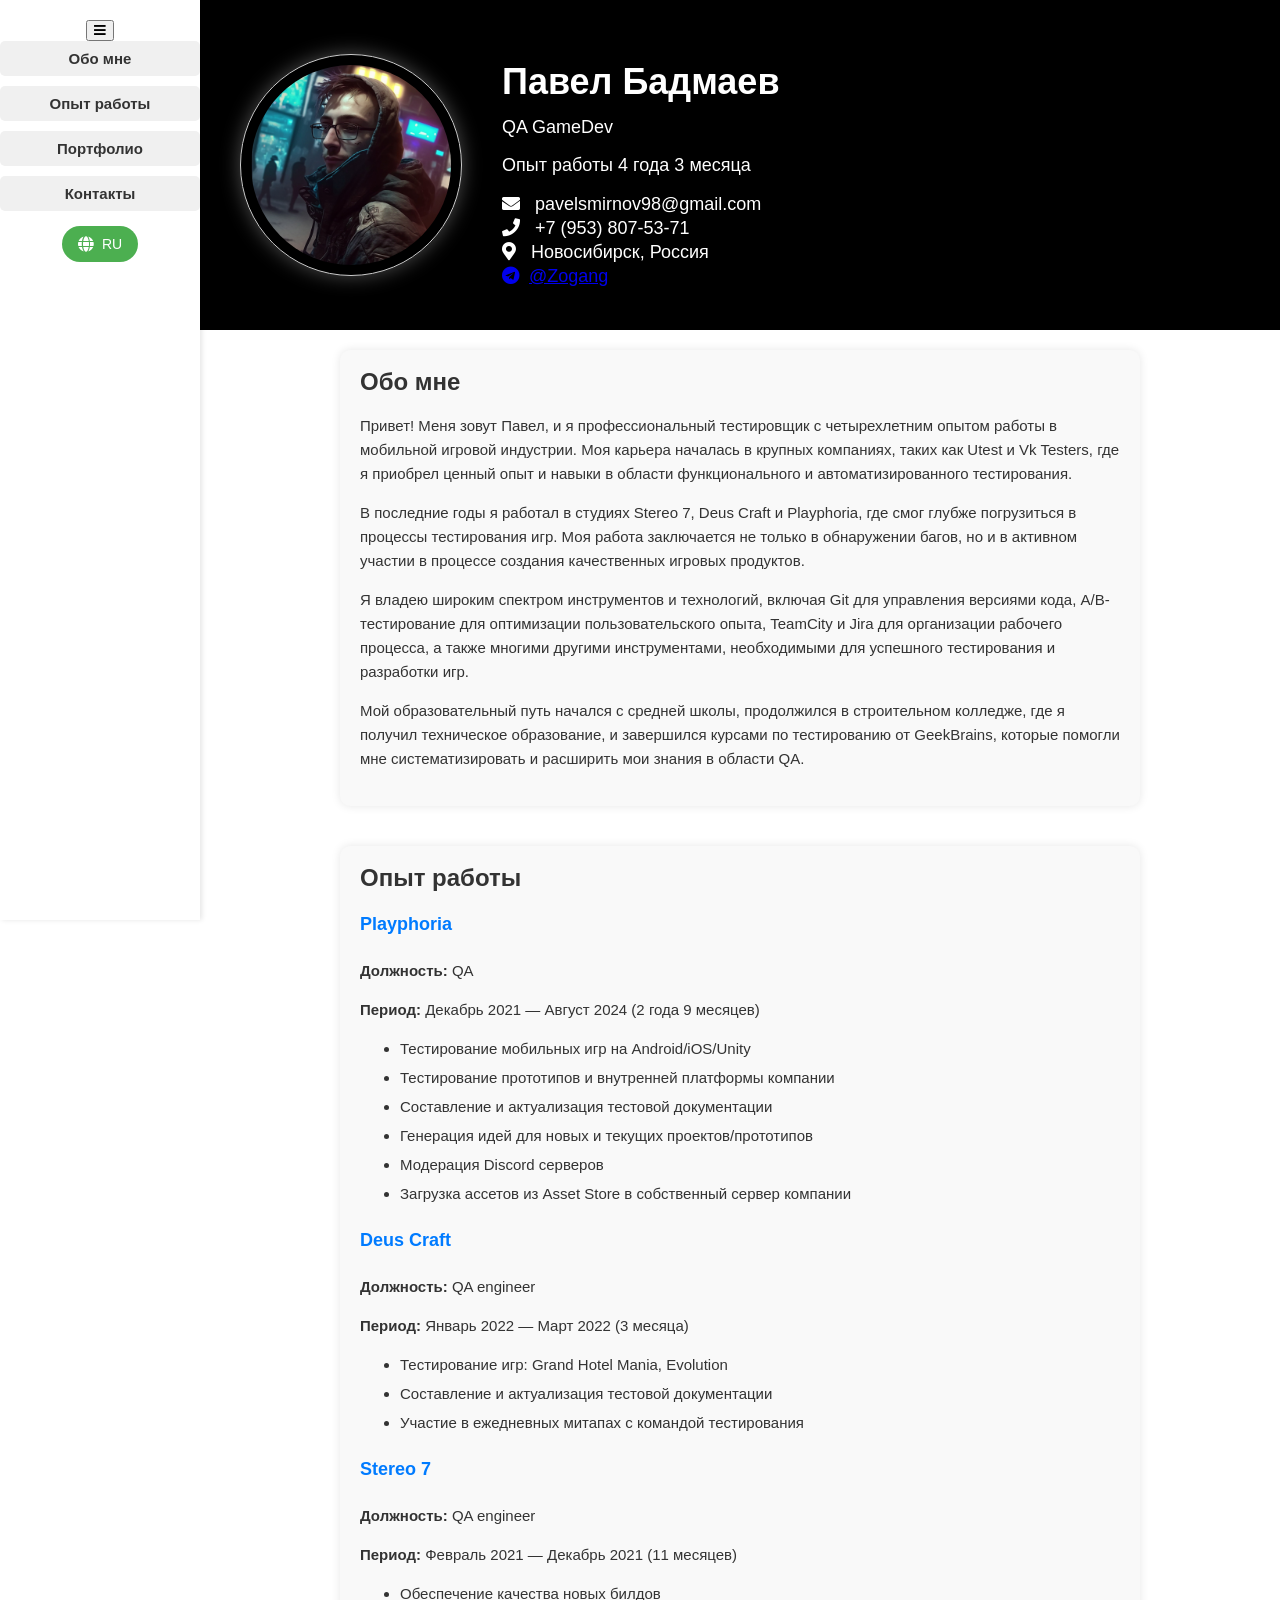
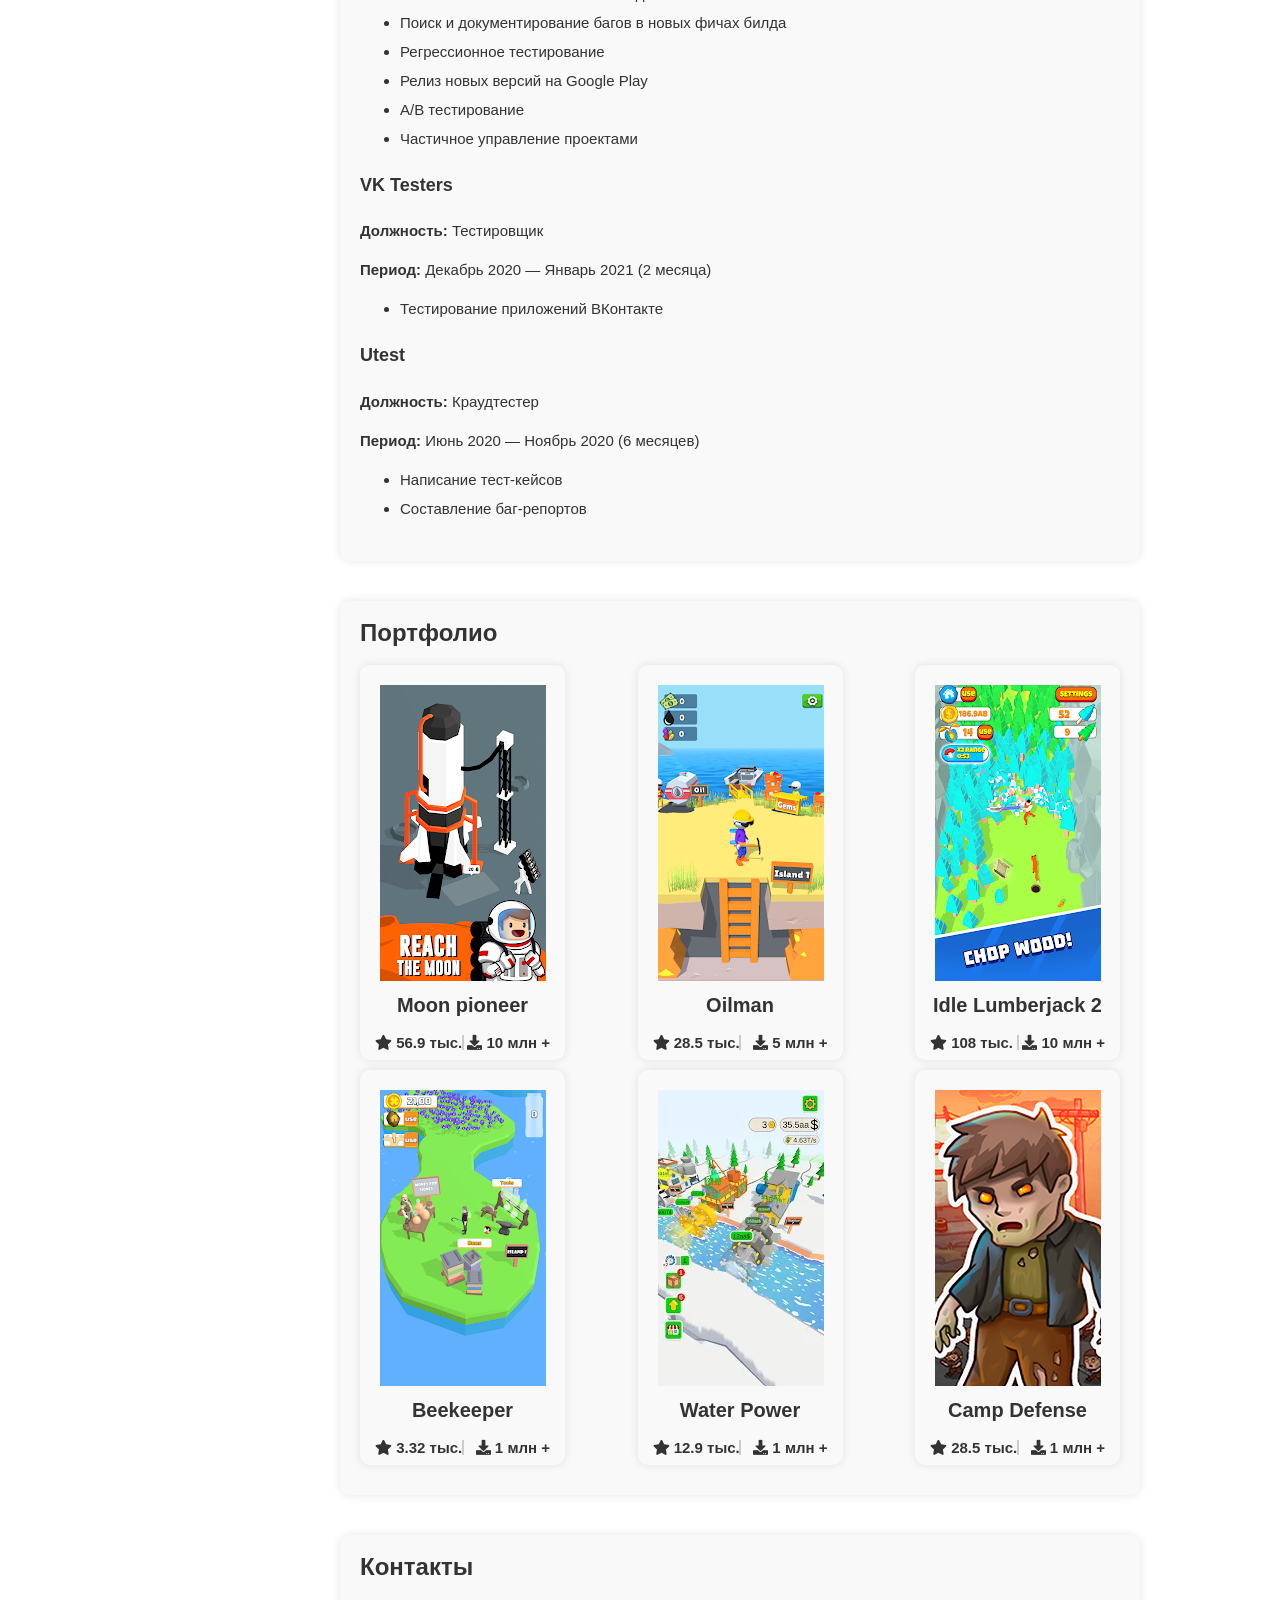
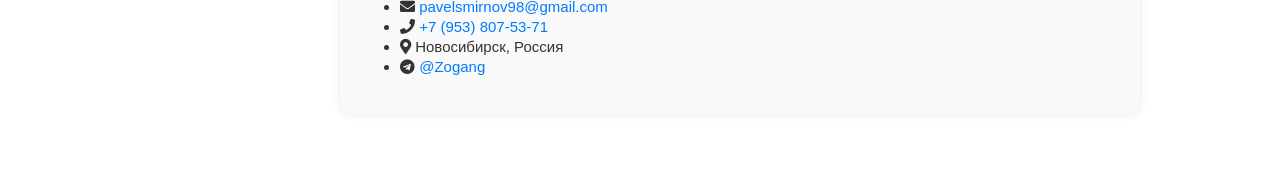
==== index.html @ 247ddbc7 "Update index.html" ====
<!DOCTYPE html>
<html lang="en">
<head>
    <meta charset="UTF-8">
    <meta name="viewport" content="width=device-width, initial-scale=1.0">
    <title>Павел - Портфолио QA</title>
    <link rel="stylesheet" href="styles.css">
    <link rel="stylesheet" href="https://cdnjs.cloudflare.com/ajax/libs/font-awesome/5.15.3/css/all.min.css" />
</head>
<body>
    <header>
        <div class="banner">
            <img src="Vz1O0hKmrgc.jpg" alt="Ваше имя">
            <div class="banner-text">
                <h1 data-lang-content="bannerTitle"></h1>
                <p data-lang-content="bannerSubtitle"></p>
                <p data-lang-content="bannerExperience"></p>
                <div class="contact-info">
                    <p><i class="fas fa-envelope"></i> pavelsmirnov98@gmail.com</p>
                    <p><i class="fas fa-phone"></i> +7 (953) 807-53-71</p>
                    <p><i class="fas fa-map-marker-alt"></i> Новосибирск, Россия</p>
                    <p><a href="https://t.me/Zogang" target="_blank"><i class="fab fa-telegram"></i>@Zogang</a></p>
                </div>
            </div>
        </div>        
    </header>
    
    <nav>
         <button class="toggle-menu"><i class="fas fa-bars"></i></button>
    <ul>
        <li><a href="#about" data-lang-content="aboutMe">Обо мне</a></li>
        <li><a href="#experience" data-lang-content="experience">Опыт работы</a></li>
        <li><a href="#portfolio" data-lang-content="portfolio">Портфолио</a></li>
        <li><a href="#contact" data-lang-content="contact">Контакты</a></li>
    </ul>

        <div class="language-switcher">
            <div class="dropdown">
                <button class="dropbtn" aria-label="Выбор языка">
                    <i class="fas fa-globe"></i>
                    <span class="lang-code">RU</span> <!-- Пример аббревиатуры текущего языка -->
                </button>
                <div class="dropdown-content">
                    <button class="lang-btn" data-lang="ru">Русский</button>
                    <button class="lang-btn" data-lang="en">English</button>
                    <button class="lang-btn" data-lang="zh">中文</button>
                    <button class="lang-btn" data-lang="kk">Қазақша</button>
                    <button class="lang-btn" data-lang="be">Беларуская</button>
                    <button class="lang-btn" data-lang="uk">Українська</button>
                </div>
            </div>
        </div>
        
    </nav>

    <main>
     <section id="about">
        <h2 data-lang-content="aboutMe">Обо мне</h2>
        <div data-lang-content="bioContent"></div>
    </section>

    <section id="experience">
        <h2 data-lang-content="experience">Опыт работы</h2>
        <p data-lang-content="experienceContent"></p>
    </section>

    <section id="portfolio">
        <h2 data-lang-content="portfolio">Портфолио</h2>
        <div class="games-container">
            <div class="pioner">
                <a href="https://play.google.com/store/apps/details?id=com.norwichsidegames.tothemoon">
                    <img src="Image/Pioner.jpg" alt="Pioner"></a>
                    <div class="game-info">
                        <h3>Moon pioneer</h3>
                        <div class="rating-download">
                            <div class="rating">
                                <span class="rating-icon"><i class="fas fa-star"></i></span>
                                <span class="review-count">56.9 тыс.</span>

                            </div>
                            <div class="download-count"><i class="fas fa-download"></i> 10 млн + <span class="download-text"></span></div>

                        </div>

                    </div>
                </div>

                <div class="pioner">
                    <a href="https://play.google.com/store/apps/details?id=com.lilacwoodgames.oilman">
                        <img src="Image/Oilman.jpg" alt="Oilman"></a>
                        <div class="game-info">
                            <h3>Oilman</h3>
                            <div class="rating-download">
                                <div class="rating">
                                    <span class="rating-icon"><i class="fas fa-star"></i></span>
                                    <span class="review-count">28.5 тыс.</span>

                                </div>
                                <div class="download-count"><i class="fas fa-download"></i> 5 млн + <span class="download-text"></span></div>

                            </div>

                        </div>
                    </div>

                    <div class="pioner">
                        <a href="https://play.google.com/store/apps/details?id=by.hitbox.magicwoods">
                            <img src="Image/Lumberjack.jpg" alt="Idle Lumberjack 2"></a>
                            <div class="game-info">
                                <h3>Idle Lumberjack 2</h3>
                                <div class="rating-download">
                                    <div class="rating">
                                        <span class="rating-icon"><i class="fas fa-star"></i></span>
                                        <span class="review-count">108 тыс.</span>

                                    </div>
                                    <div class="download-count"><i class="fas fa-download"></i> 10 млн + <span class="download-text"></span></div>

                                </div>

                            </div>
                        </div>

                        <div class="pioner">
                            <a href="https://play.google.com/store/apps/details?id=com.redflowersgames.beekeeper">
                                <img src="Image/Beekeeper.jpg" alt="Beekeeper"></a>
                                <div class="game-info">
                                    <h3>Beekeeper</h3>
                                    <div class="rating-download">
                                        <div class="rating">
                                            <span class="rating-icon"><i class="fas fa-star"></i></span>
                                            <span class="review-count">3.32 тыс.</span>

                                        </div>
                                        <div class="download-count"><i class="fas fa-download"></i> 1 млн + <span class="download-text"></span></div>

                                    </div>

                                </div>
                            </div>

                            <div class="pioner">
                                <a href="https://play.google.com/store/apps/details?id=com.mountaincreekgames.waterpower">
                                    <img src="Image/Water_power.jpg" alt="Water Power"></a>
                                    <div class="game-info">
                                        <h3>Water Power</h3>
                                        <div class="rating-download">
                                            <div class="rating">
                                                <span class="rating-icon"><i class="fas fa-star"></i></span>
                                                <span class="review-count">12.9 тыс.</span>

                                            </div>
                                            <div class="download-count"><i class="fas fa-download"></i> 1 млн + <span class="download-text"></span></div>

                                        </div>

                                    </div>
                                </div>

                                <div class="pioner">
                                    <a href="https://play.google.com/store/apps/details?id=com.stereo7games.tl">
                                        <img src="Image/Camp_Defense.jpg" alt="Camp Defense"></a>
                                        <div class="game-info">
                                            <h3>Camp Defense</h3>
                                            <div class="rating-download">
                                                <div class="rating">
                                                    <span class="rating-icon"><i class="fas fa-star"></i></span>
                                                    <span class="review-count">28.5 тыс.</span>

                                                </div>
                                                <div class="download-count"><i class="fas fa-download"></i> 1 млн + <span class="download-text"></span></div>

                                            </div>

                                        </div>
                                    </div>


                                </div>

                            </div>


                            <!-- Добавьте дополнительные игры по аналогии -->
                        </section>

                        <section id="contact">
                            <h2 data-lang-content="contact">Контакты</h2>
                             <div data-lang-content="contactContent"></div>
                            <!-- Форма обратной связи -->

                            <form>
                <!-- 
            <label for="name">Имя:</label>
            <input type="text" id="name" name="name">
            <label for="email">Email:</label>
            <input type="email" id="email" name="email">
            <label for="message">Сообщение:</label>
            <textarea id="message" name="message"></textarea>
            <button type="submit">Отправить</button>
        -->
    </form>
</section>
</main>

<footer>
    <!-- Копирайт, ссылки на соц.сети -->
</footer>

<script src="content.js"></script>
<script src="app.js" defer></script>
</body>
</html>
---- styles.css ----
/* Сбросить стили, общие стили */
html, body {
    height: 100%;
    margin: 0;
}

body {
    display: flex;
    flex-direction: column;
    padding-left: 200px; /* Отступ слева для фиксированной навигации */
}

header {
    flex-shrink: 0;
}

footer {
    flex-shrink: 0;
}

/* Стили для навигации */
nav {
    position: fixed;
    top: 0;
    left: 0;
    height: 100%;
    width: 200px;
    background-color: #fff; /* Цвет фона для навигации */
    box-shadow: 2px 0 5px rgba(0, 0, 0, 0.1); /* Небольшая тень для визуального отделения от контента */
    z-index: 1000; /* Убедитесь, что навигация будет над другими элементами */
    padding-top: 20px; /* Отступ сверху */
    display: flex;
    flex-direction: column;
    align-items: center; /* Выравнивание пунктов по центру */
}

nav ul {
    list-style: none;
    padding: 0;
    margin: 0;
    width: 100%; /* Располагаем пункты по всей ширине навигационного блока */
}

nav ul li {
    width: 100%; /* Пункты занимают всю ширину */
}

nav ul li a {
    text-decoration: none;
    color: #333; /* Цвет текста */
    font-weight: bold; /* Жирный шрифт */
    padding: 10px 15px; /* Внутренние отступы */
    display: block; /* Блочный элемент */
    text-align: center; /* Центрирование текста */
    background-color: #f0f0f0; /* Фоновый цвет */
    border-radius: 5px; /* Закругление углов */
    transition: background-color 0.3s, color 0.3s; /* Плавное изменение цвета при наведении */
    margin-bottom: 10px; /* Отступ между пунктами */
}

nav ul li a:hover {
    background-color: #007bff; /* Фоновый цвет при наведении */
    color: #fff; /* Цвет текста при наведении */
}

/*body {
    padding-top: 60px; /* Добавляем отступ сверху, чтобы компенсировать фиксированную навигацию */
}
*/
/* Стили для кнопки смены языка */
.language-switcher {
    
    bottom: 20px;
    width: 100%;
    text-align: center;
}

/* Стили для остального контента */
main {
    max-width: 800px; /* Максимальная ширина контейнера для лучшего чтения */
    margin: 0 auto; /* Центрирование контейнера на странице */
    padding: 20px; /* Внутренние отступы для контейнера */
    flex-grow: 1;
}

section {
    margin-bottom: 40px; /* Добавление отступа между разделами */
    padding: 20px; /* Внутренние отступы для каждого раздела */
    border-radius: 10px; /* Закругление углов для каждого раздела */
    background-color: #f9f9f9; /* Фоновый цвет для каждого раздела */
    box-shadow: 0 0 10px rgba(0, 0, 0, 0.1); /* Тень */
}

section h2 {
    margin-top: 0; /* Убираем верхний отступ у заголовка */
    font-size: 24px; /* Увеличим размер шрифта заголовка */
}

section p {
    line-height: 1.6; /* Увеличим межстрочный интервал */
}

section a {
    color: #007bff; /* Цвет ссылок */
    text-decoration: none; /* Убираем подчеркивание у ссылок */
    transition: color 0.3s; /* Плавное изменение цвета ссылок при наведении */
}

section a:hover {
    color: #0056b3; /* Цвет ссылок при наведении */
}

img {
    max-width: 100%;
    height: auto;
    border: 1px solid #ccc;
    padding: 10px;
}

body {
    font-family: Arial, sans-serif; /* Установка шрифта */
    font-size: 15px; /* Установка размера шрифта */
    line-height: 1; /* Установка межстрочного интервала */
    color: #333; /* Цвет текста */
}

h1, h2, h3 {
    margin-bottom: 20px; /* Отступ снизу */
}

h1 {
    font-size: 24px; /* Размер шрифта для заголовка первого уровня */
}

h2 {
    font-size: 20px; /* Размер шрифта для заголовка второго уровня */
}

h3 {
    font-size: 18px; /* Размер шрифта для заголовка третьего уровня */
}

p {
    margin-bottom: 15px; /* Отступ снизу */
}

ul, ol {
    margin-bottom: 20px; /* Отступ снизу */
}

li {
    margin-bottom: 5px; /* Отступ между элементами списка */
}

.banner {
    background-color: #000;
    color: #fff;
    padding: 40px;
    display: flex;
    align-items: center;
}

.banner img {
    width: 200px;
    height: 200px;
    border-radius: 50%;
    object-fit: cover;
    box-shadow: 0 0 20px rgba(255, 255, 255, 0.3);
}

.banner-text {
    margin-left: 40px;
}

.banner-text h1 {
    font-size: 36px;
    margin-bottom: 10px;
}

.banner-text p {
    font-size: 18px;
    margin-bottom: 20px;
}

.contact-info p {
    margin: 5px 0;
}

.contact-info i {
    margin-right: 10px;
}

.dropbtn {
    background-color: #4CAF50;
    color: white;
    padding: 10px 16px; /* Увеличиваем отступы, чтобы кнопка была не угловатой */
    position: relative;
    top: -15px; /* Измените значение, если нужно */
    font-size: 16px;
    border: none;
    cursor: pointer;
    display: flex;
    align-items: center; /* Выравниваем содержимое по вертикали */
    justify-content: center; /* Выравниваем содержимое по горизонтали */
    border-radius: 20px; /* Добавляем скругления */
}

.dropbtn i {
    margin-right: 8px; /* Отступ между иконкой и аббревиатурой */
}

.lang-code {
    font-size: 14px; /* Размер шрифта для аббревиатуры */
}

.language-switcher {
    margin-top: 20px; /* Добавим верхний отступ */
}

.dropdown {
    position: relative; /* Позиционирование относительно родителя */
    display: inline-block;
}

.dropdown-content {
    display: none; /* Скрыть содержимое по умолчанию */
    position: absolute;
    background-color: #f9f9f9; /* Фоновый цвет выпадающего меню */
    min-width: 160px;
    z-index: 1; /* Поднять выпадающее меню над остальными элементами */
    border-radius: 5px; /* Закругление углов */
    box-shadow: 0 8px 16px 0 rgba(0,0,0,0.2); /* Тень */
}

.dropdown-content.show {
    display: block; /* Показать содержимое при нажатии */
}

.dropdown-content button {
    display: block;
    width: 100%;
    padding: 10px;
    text-align: left;
    border: none;
    background-color: transparent;
    cursor: pointer;
    transition: background-color 0.3s; /* Плавное изменение цвета при наведении */
}

.dropdown-content button i {
    /* Добавляем немного отступа к иконкам */
    margin-right: 8px;
}

.dropdown-content button:hover {
    background-color: #ddd; /* Цвет фона при наведении */
}

.dropdown:hover .dropdown-content {
    display: block;
}

.dropdown:hover .dropbtn {
    background-color: #3e8e41;
}

.lang-btn {
    background-color: transparent;
    border: none;
    cursor: pointer;
    font-size: 16px;
    transition: color 0.3s ease;
}

.lang-btn:hover {
    color: #0056b3; /* Темно-синий цвет при наведении */
}

.lang-btn.active {
    color: #0056b3; /* Темно-синий цвет для активной кнопки */
}

.game-info {
    display: flex;
    flex-direction: column;
    align-items: center; /* Выравнивание по центру */
}

.game-info h3 {
    margin-top: 0; /* Убираем верхний отступ */
    font-size: 20px; /* Размер шрифта */
    width: 100%; /* Занимает всю ширину родительского блока */
    text-align: center; /* Выравнивание по центру */
}

.games-container {
    display: flex;
    flex-wrap: wrap; /* Позволяет элементам переноситься на новую строку, если не хватает места */
    justify-content: space-between; /* Равномерное распределение элементов по ширине контейнера */
}

.star.full {
    background-position: 0 0; /* Полная звезда */
}

.star.half {
    background-position: 0 -20px; /* Половинная звезда */
}

.star.empty {
    background-position: 0 -40px; /* Пустая звезда */
}

.pioner-container {
    display: flex;
    flex-wrap: wrap;
    justify-content: space-between;
}

.pioner {
    width: calc(25% - 5px); /* Распределение игр по трем колонкам */
    margin-bottom: 10px; /* Отступ между играми */
    padding: 10px; /* Внутренние отступы */
    border-radius: 10px; /* Закругление углов */
    box-shadow: 0 0 10px rgba(0, 0, 0, 0.1); /* Тень */
}

.pioner a {
    display: inline-block; /* Делаем ссылку блочным элементом */
    border-radius: 20px; /* Скругляем углы ссылки */
    overflow: hidden; /* Обрезаем контент, который выходит за границы ссылки */
    transition: transform 0.2s; /* Плавное изменение масштаба */
}

.pioner a:hover img {
    transform: scale(1.12); /* Увеличиваем изображение при наведении */
}

.pioner img {
    border-radius: 10px; /* Закругляем углы изображения */
    transition: transform 0.3s ease; /* Добавляем плавный переход */
    border: none; /* Убираем границу у изображения */
}

.pioner-info {
    padding: 1px 0;
}

.pioner-info h3 {
    margin-top: 0; /* Убираем верхний отступ */
    font-size: 20px; /* Размер шрифта */
}

.rating-download {
    display: flex;
    align-items: center;
    justify-content: space-between; /* Равномерное распределение между элементами */
    width: 100%; /* Занимает всю ширину родительского блока */
    position: relative; /* Позиционируем элемент для добавления псевдоэлемента */
}

.rating-download::after {
    content: '';
    position: absolute;
    top: 0;
    bottom: 0;
    right: calc(50% - 1px); /* Размещаем линию посередине блока */
    width: 2px; /* Ширина линии */
    background-color: #ccc; /* Цвет линии */
}

.rating {
    align-items: center;
    justify-content: flex-end; /* Выравнивание рейтинга вправо */
    font-weight: bold; /* Жирный шрифт */
}

.rating-value {
    margin-right: 5px; /* Отступ справа */
}

.rating-icon {
    margin-left: 5px; /* Отступ слева */
}

.download-count {
    font-weight: bold; /* Жирный шрифт */
    align-items: center;
    text-align: left; /* Выравнивание количества скачиваний влево */
}

.download-text {
    font-weight: normal; /* Обычный шрифт */
    margin-left: 5px; /* Отступ слева */
}
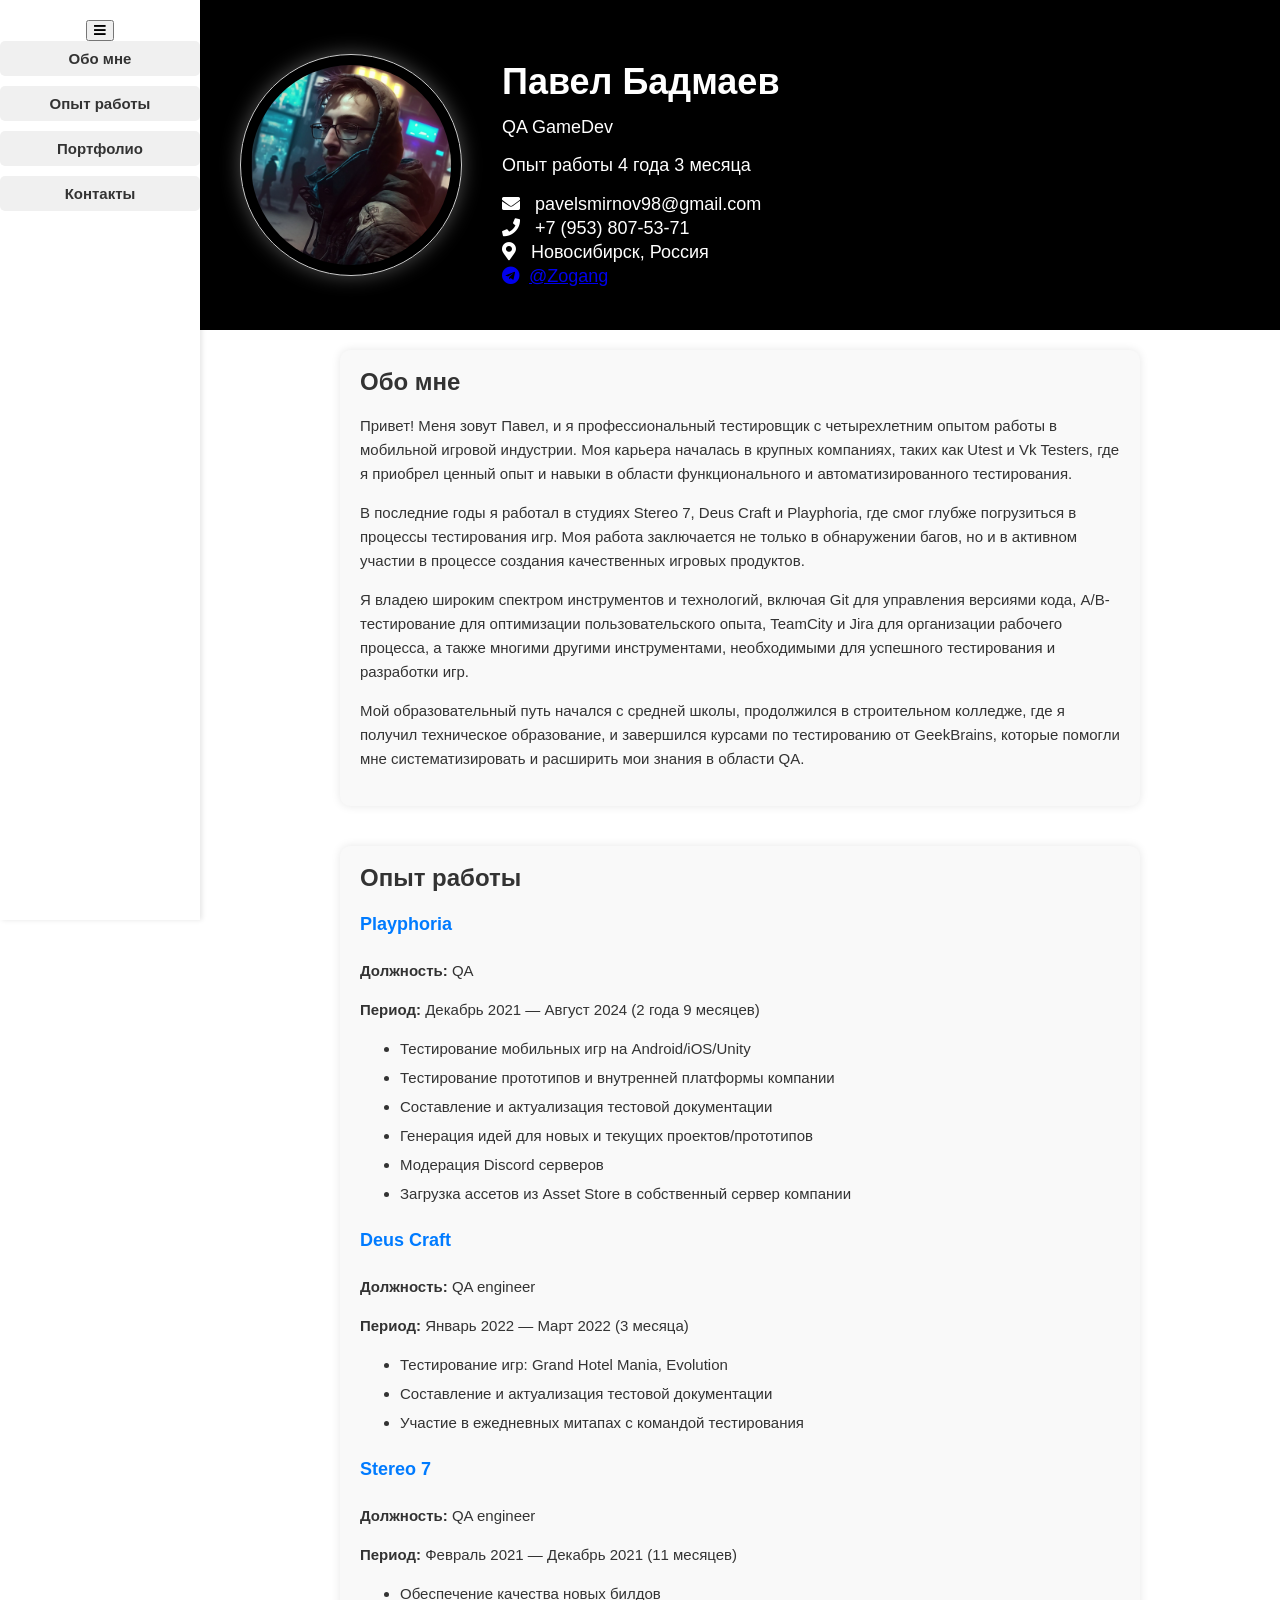
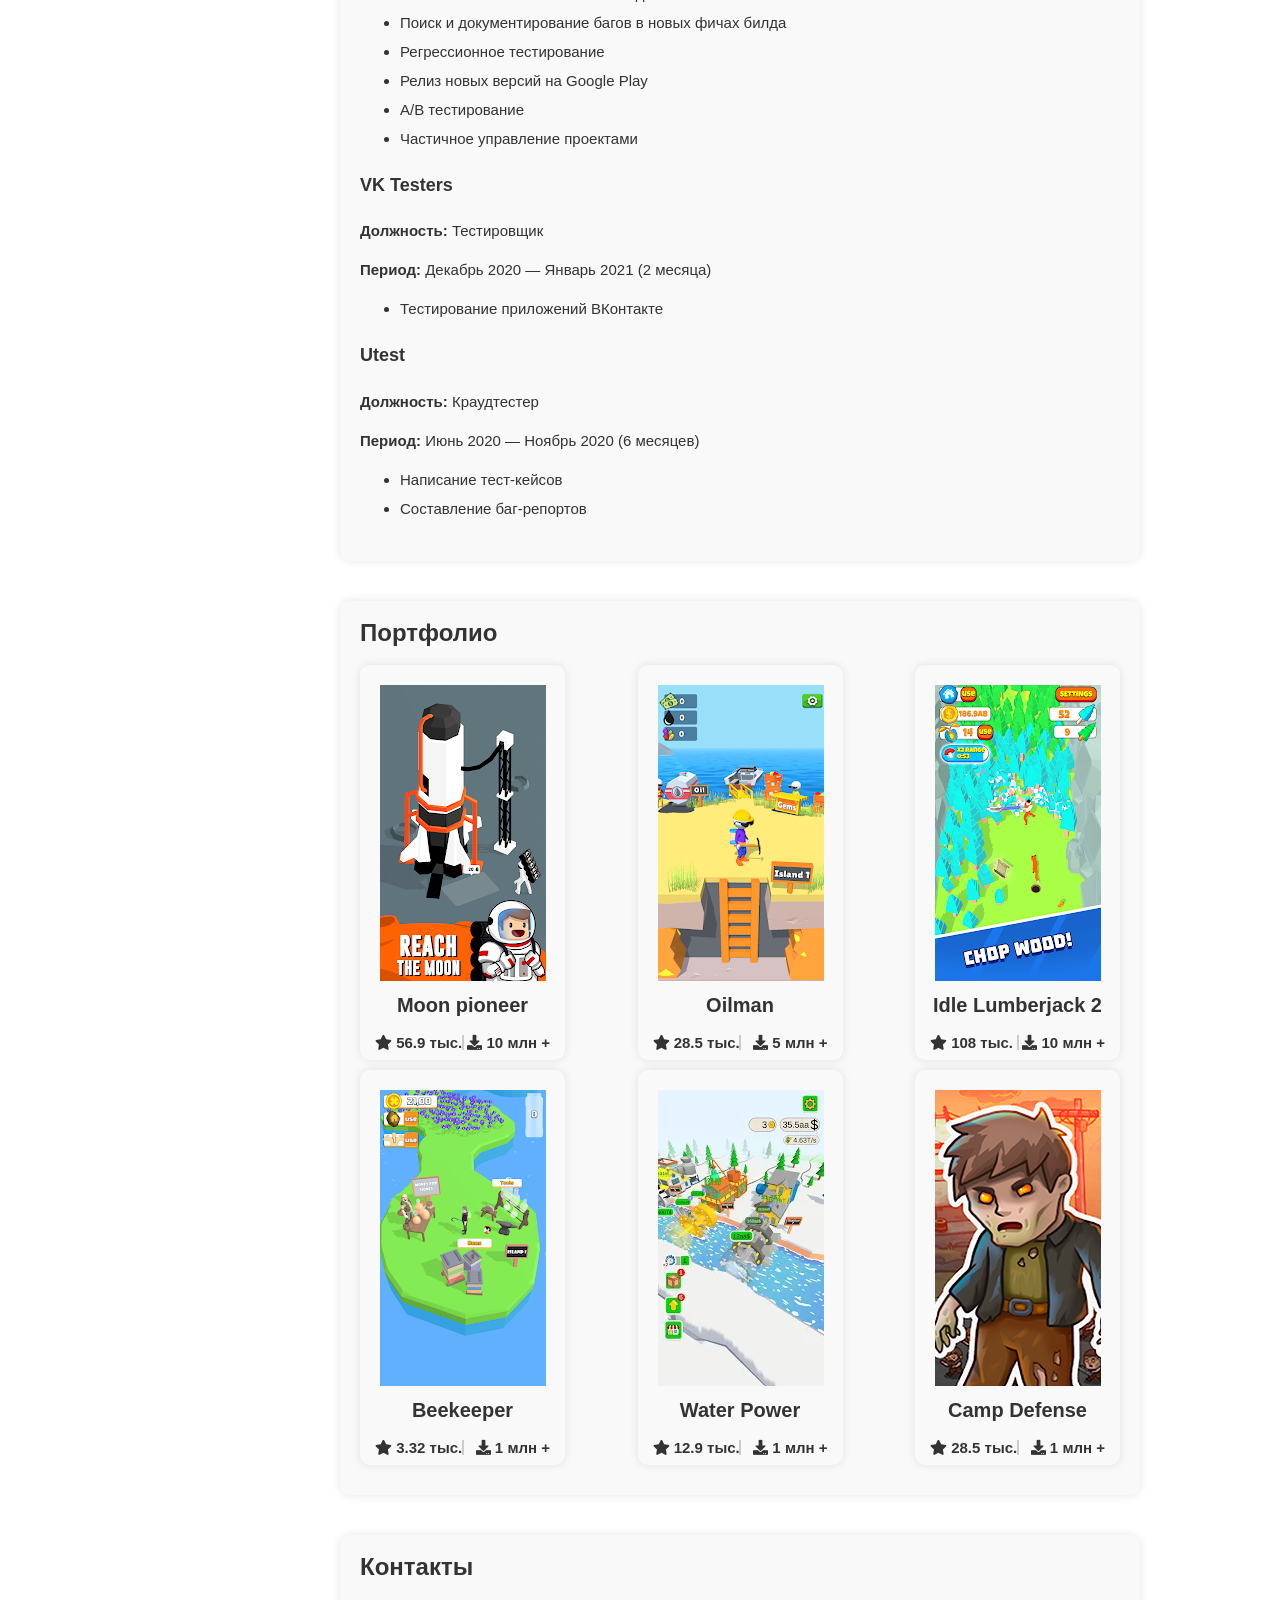
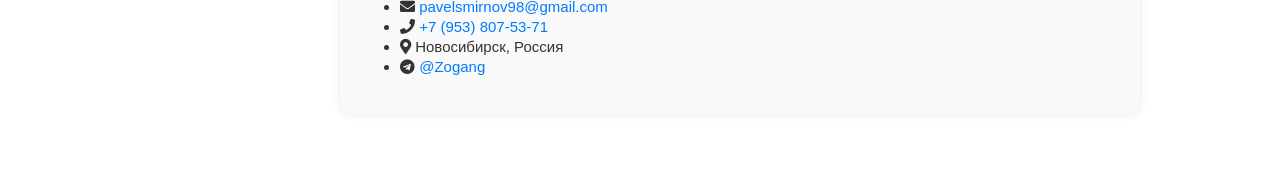
==== commit 05af8450: "Update index.html" ====
--- a/index.html
+++ b/index.html
@@ -33,12 +33,12 @@
         <li><a href="#portfolio" data-lang-content="portfolio">Портфолио</a></li>
         <li><a href="#contact" data-lang-content="contact">Контакты</a></li>
     </ul>
-
+<!--
         <div class="language-switcher">
             <div class="dropdown">
                 <button class="dropbtn" aria-label="Выбор языка">
                     <i class="fas fa-globe"></i>
-                    <span class="lang-code">RU</span> <!-- Пример аббревиатуры текущего языка -->
+                    <span class="lang-code">RU</span>  
                 </button>
                 <div class="dropdown-content">
                     <button class="lang-btn" data-lang="ru">Русский</button>
@@ -50,7 +50,7 @@
                 </div>
             </div>
         </div>
-        
+  -->      
     </nav>
 
     <main>
--- a/styles.css
+++ b/styles.css
@@ -69,7 +69,6 @@
 */
 /* Стили для кнопки смены языка */
 .language-switcher {
-    
     bottom: 20px;
     width: 100%;
     text-align: center;
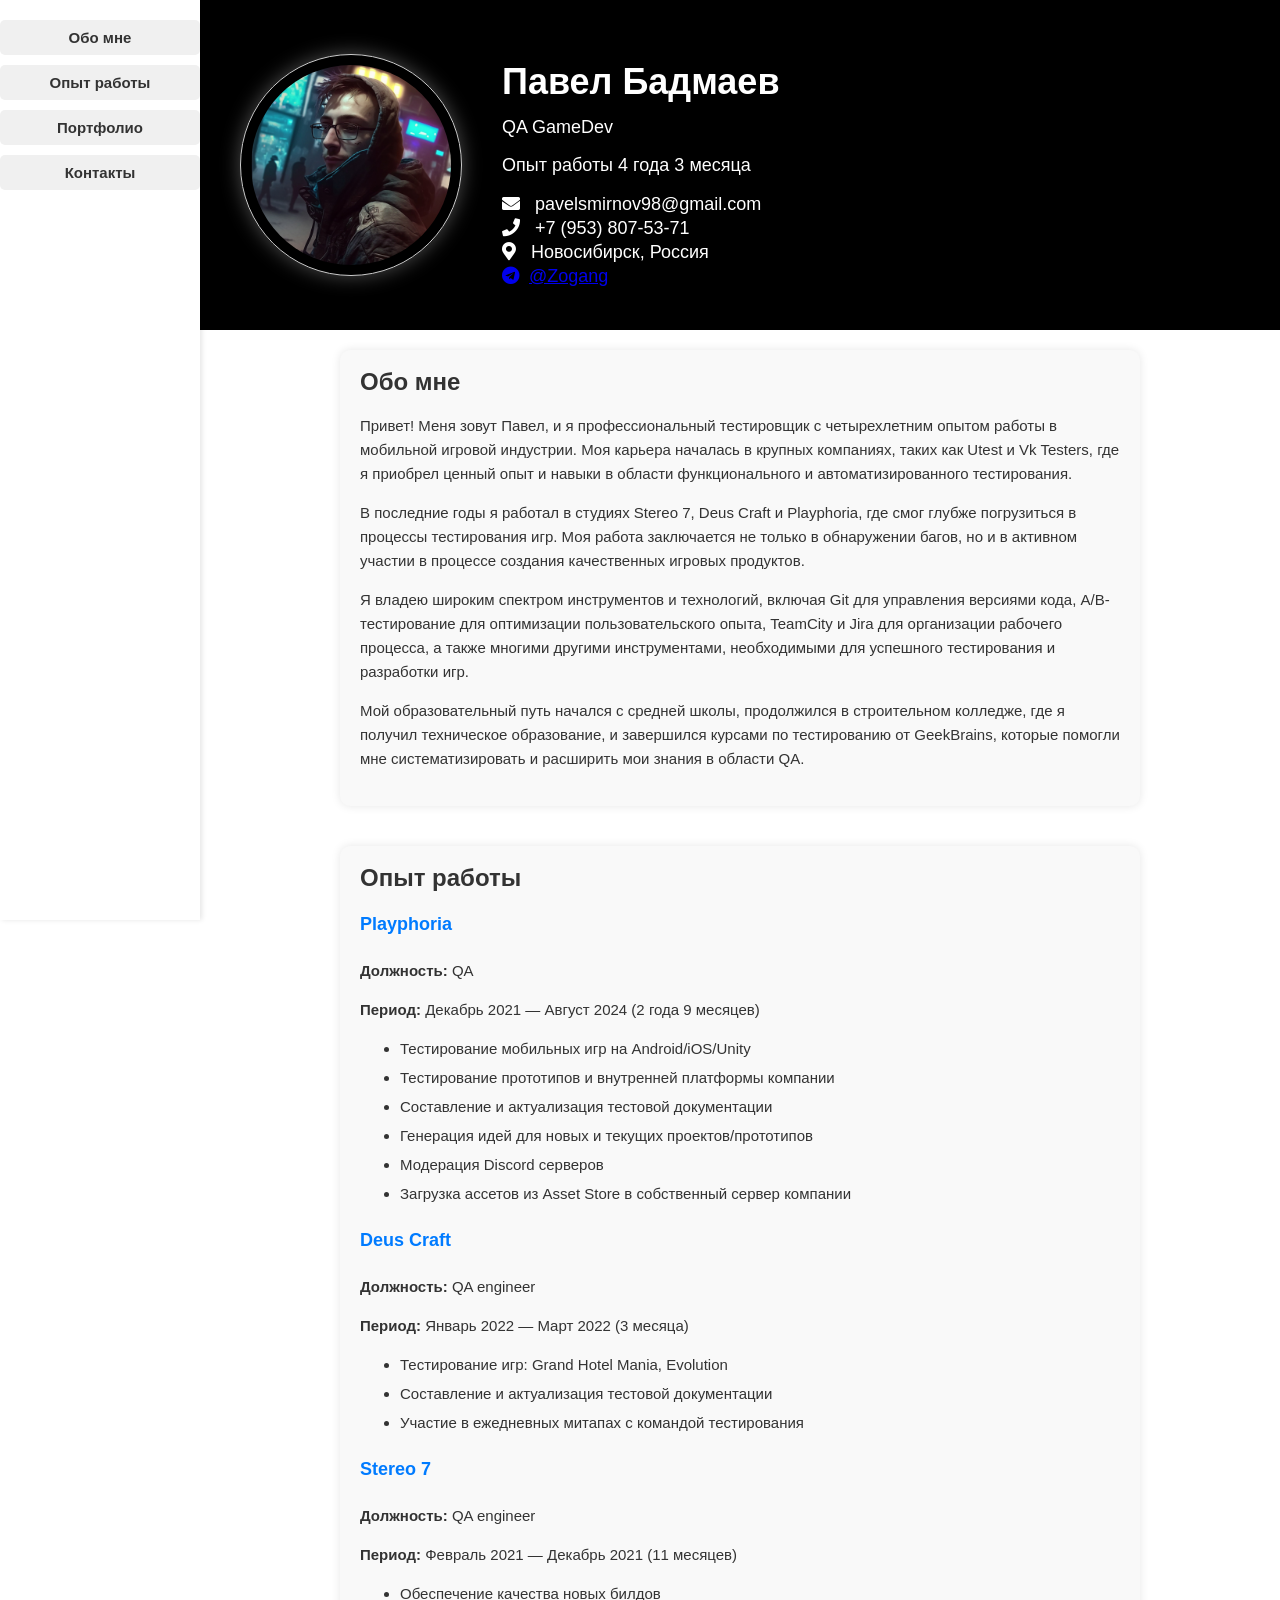
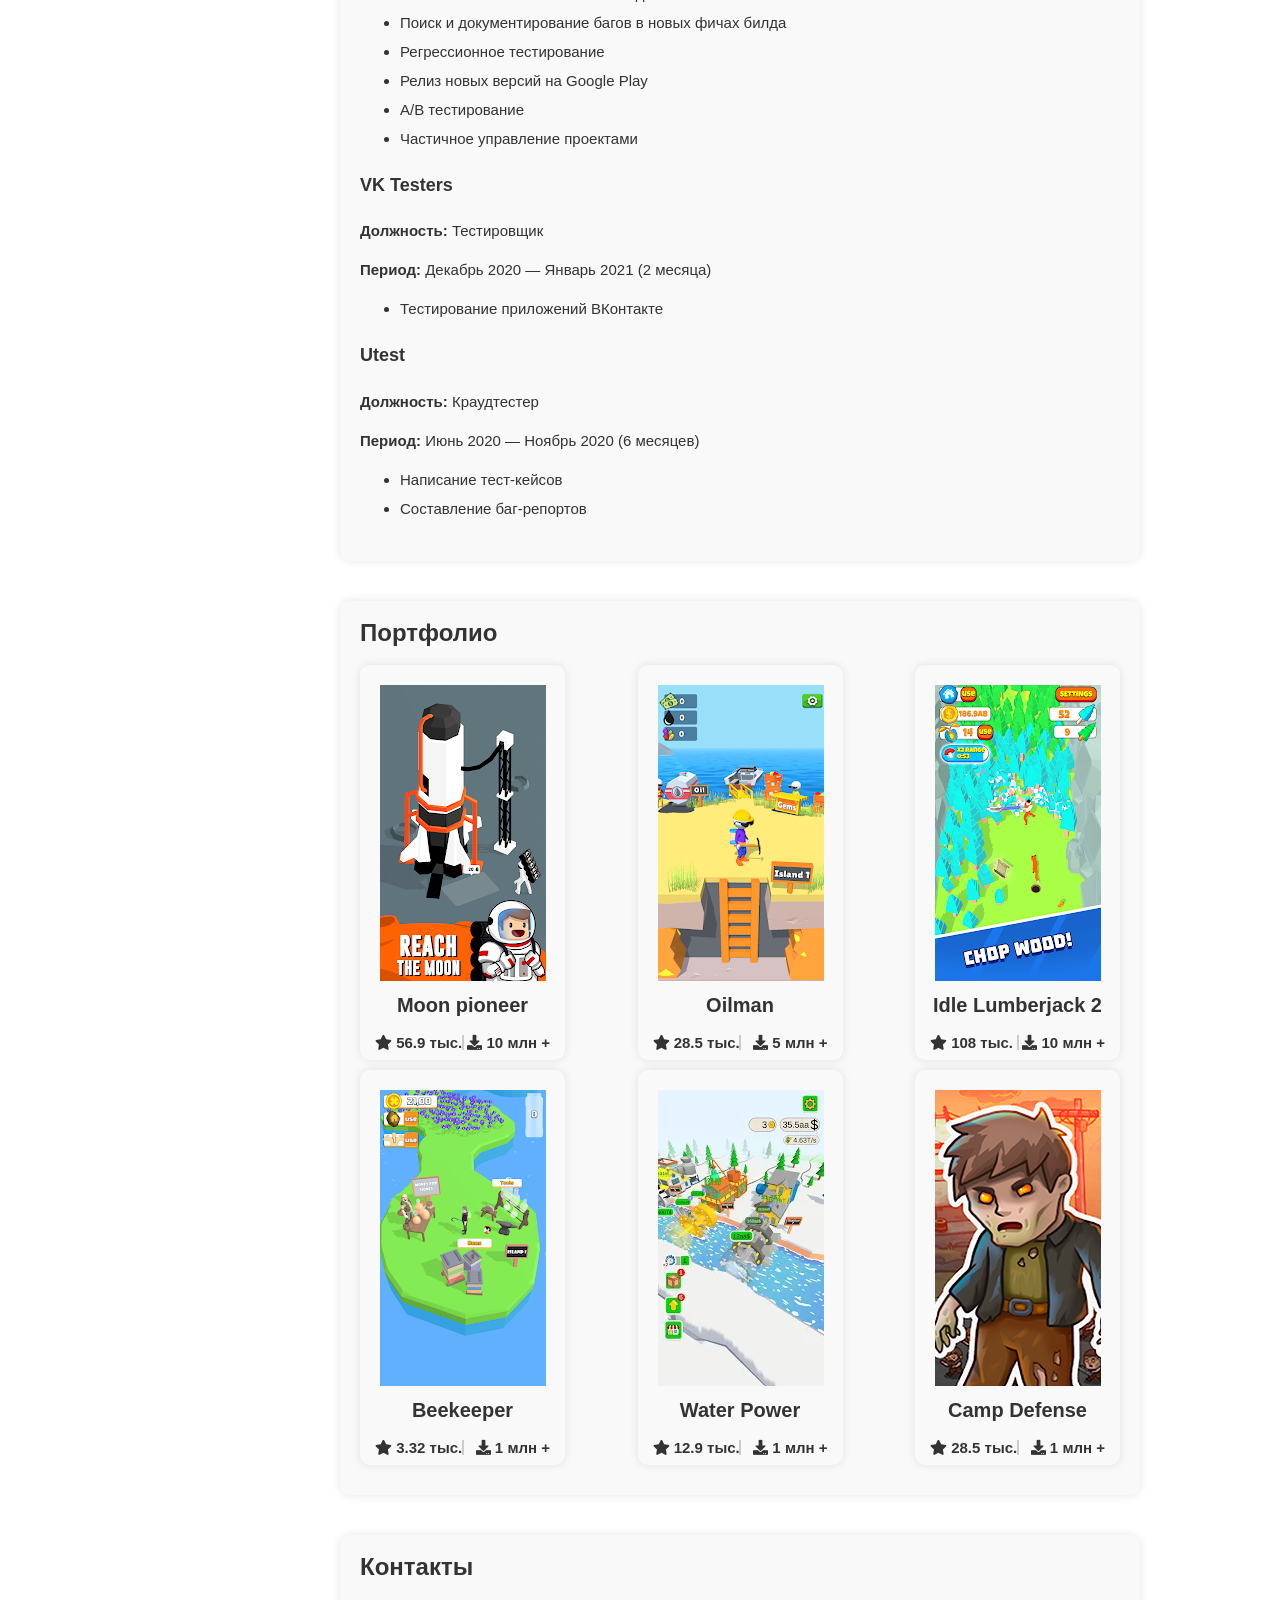
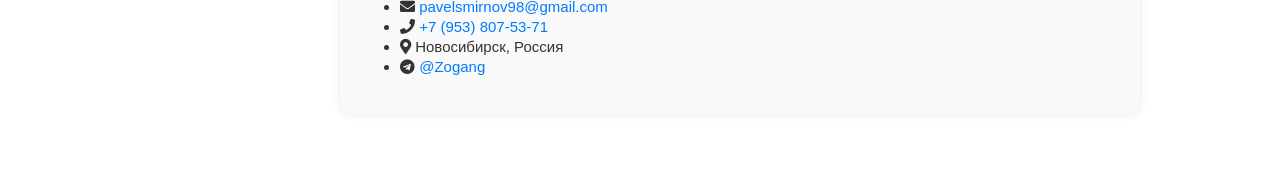
==== commit 4cca802f: "Update index.html" ====
--- a/index.html
+++ b/index.html
@@ -26,7 +26,7 @@
     </header>
     
     <nav>
-         <button class="toggle-menu"><i class="fas fa-bars"></i></button>
+       <!--  <button class="toggle-menu"><i class="fas fa-bars"></i></button>-->
     <ul>
         <li><a href="#about" data-lang-content="aboutMe">Обо мне</a></li>
         <li><a href="#experience" data-lang-content="experience">Опыт работы</a></li>
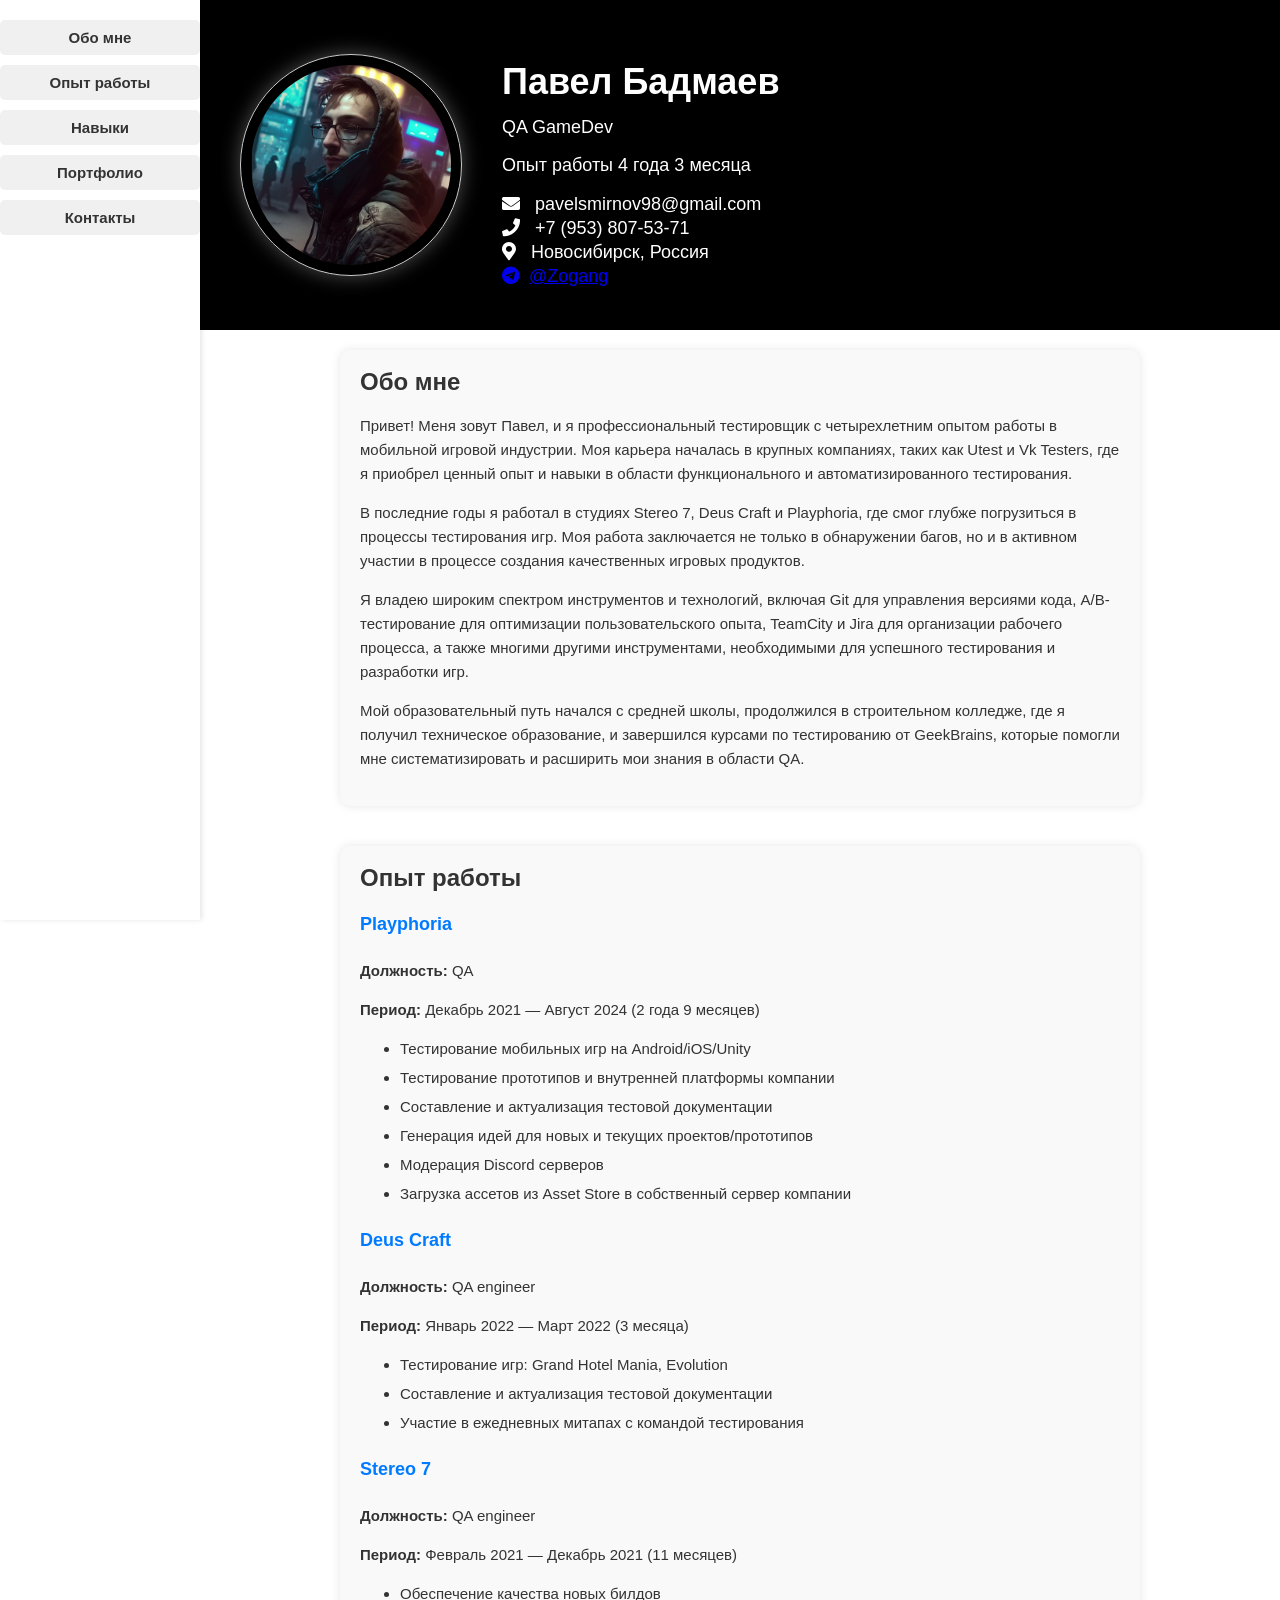
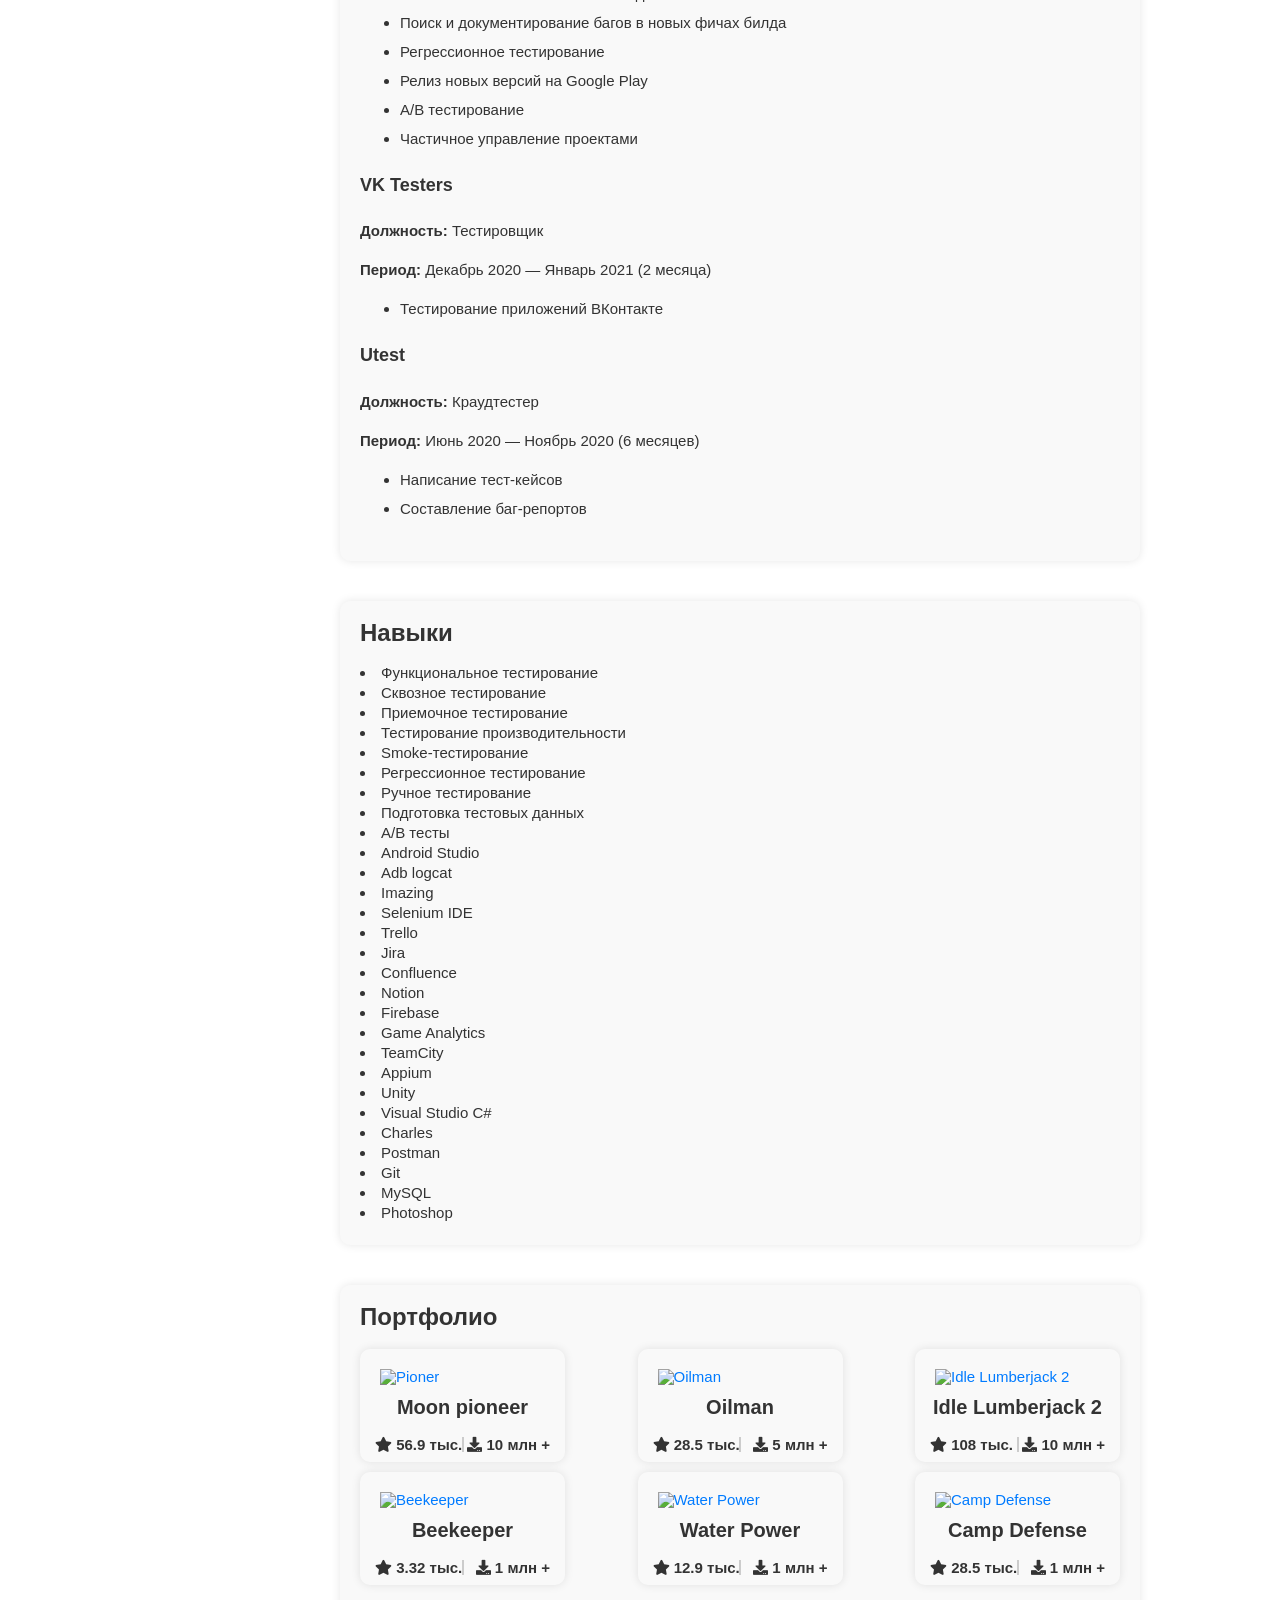
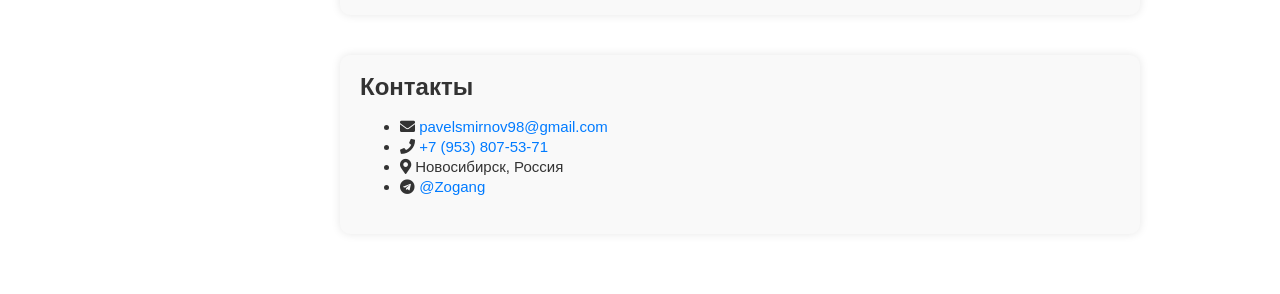
==== commit ddad8423: "Update index.html" ====
--- a/index.html
+++ b/index.html
@@ -26,19 +26,20 @@
     </header>
     
     <nav>
-       <!--  <button class="toggle-menu"><i class="fas fa-bars"></i></button>-->
+        <!-- <button class="toggle-menu"><i class="fas fa-bars"></i></button>-->
     <ul>
-        <li><a href="#about" data-lang-content="aboutMe">Обо мне</a></li>
-        <li><a href="#experience" data-lang-content="experience">Опыт работы</a></li>
-        <li><a href="#portfolio" data-lang-content="portfolio">Портфолио</a></li>
-        <li><a href="#contact" data-lang-content="contact">Контакты</a></li>
-    </ul>
+            <li><a href="#about" data-lang-content="aboutMe">Обо мне</a></li>
+            <li><a href="#experience" data-lang-content="experience">Опыт работы</a></li>
+            <li><a href="#skills" data-lang-content="skills">Навыки</a></li>
+            <li><a href="#portfolio" data-lang-content="portfolio">Портфолио</a></li>
+            <li><a href="#contact" data-lang-content="contact">Контакты</a></li>
+        </ul>
 <!--
         <div class="language-switcher">
             <div class="dropdown">
                 <button class="dropbtn" aria-label="Выбор языка">
                     <i class="fas fa-globe"></i>
-                    <span class="lang-code">RU</span>  
+                    <span class="lang-code">RU</span> 
                 </button>
                 <div class="dropdown-content">
                     <button class="lang-btn" data-lang="ru">Русский</button>
@@ -50,7 +51,7 @@
                 </div>
             </div>
         </div>
-  -->      
+    -->    
     </nav>
 
     <main>
@@ -64,12 +65,53 @@
         <p data-lang-content="experienceContent"></p>
     </section>
 
+    <section id="skills">
+            <h2 data-lang-content="skills">Навыки</h2>
+            <div class="skills-container">
+                <div class="skill-level">
+                    
+                    
+                        <li>Функциональное тестирование</li>
+                        <li>Сквозное тестирование</li>
+                        <li>Приемочное тестирование</li>
+                        <li>Тестирование производительности</li>
+                        <li>Smoke-тестирование</li>
+                        <li>Регрессионное тестирование</li>
+                        <li>Ручное тестирование</li>
+                        <li>Подготовка тестовых данных</li>
+                        <li>A/B тесты</li>                    
+                        <li>Android Studio</li>
+                        <li>Adb logcat</li>
+                        <li>Imazing</li>                                   
+                        <li>Selenium IDE</li>                        
+                        <li>Trello</li>
+                        <li>Jira</li>
+                        <li>Confluence</li>
+                        <li>Notion</li>
+                        <li>Firebase</li>
+                        <li>Game Analytics</li>
+                        <li>TeamCity</li>
+                        <li>Appium</li>
+                        <li>Unity</li>
+                        <li>Visual Studio C#</li>
+                        <li>Charles</li>
+                        <li>Postman</li>
+                        <li>Git</li>
+                        <li>MySQL</li>
+                        <li>Photoshop</li>
+
+                        
+                    
+                
+            </div>
+        </section>
+
     <section id="portfolio">
         <h2 data-lang-content="portfolio">Портфолио</h2>
         <div class="games-container">
             <div class="pioner">
                 <a href="https://play.google.com/store/apps/details?id=com.norwichsidegames.tothemoon">
-                    <img src="Image/Pioner.jpg" alt="Pioner"></a>
+                    <img src="image/Pioner.jpg" alt="Pioner"></a>
                     <div class="game-info">
                         <h3>Moon pioneer</h3>
                         <div class="rating-download">
@@ -87,7 +129,7 @@
 
                 <div class="pioner">
                     <a href="https://play.google.com/store/apps/details?id=com.lilacwoodgames.oilman">
-                        <img src="Image/Oilman.jpg" alt="Oilman"></a>
+                        <img src="image/Oilman.jpg" alt="Oilman"></a>
                         <div class="game-info">
                             <h3>Oilman</h3>
                             <div class="rating-download">
@@ -105,7 +147,7 @@
 
                     <div class="pioner">
                         <a href="https://play.google.com/store/apps/details?id=by.hitbox.magicwoods">
-                            <img src="Image/Lumberjack.jpg" alt="Idle Lumberjack 2"></a>
+                            <img src="image/Lumberjack.jpg" alt="Idle Lumberjack 2"></a>
                             <div class="game-info">
                                 <h3>Idle Lumberjack 2</h3>
                                 <div class="rating-download">
@@ -123,7 +165,7 @@
 
                         <div class="pioner">
                             <a href="https://play.google.com/store/apps/details?id=com.redflowersgames.beekeeper">
-                                <img src="Image/Beekeeper.jpg" alt="Beekeeper"></a>
+                                <img src="image/Beekeeper.jpg" alt="Beekeeper"></a>
                                 <div class="game-info">
                                     <h3>Beekeeper</h3>
                                     <div class="rating-download">
@@ -141,7 +183,7 @@
 
                             <div class="pioner">
                                 <a href="https://play.google.com/store/apps/details?id=com.mountaincreekgames.waterpower">
-                                    <img src="Image/Water_power.jpg" alt="Water Power"></a>
+                                    <img src="image/Water_power.jpg" alt="Water Power"></a>
                                     <div class="game-info">
                                         <h3>Water Power</h3>
                                         <div class="rating-download">
@@ -159,7 +201,7 @@
 
                                 <div class="pioner">
                                     <a href="https://play.google.com/store/apps/details?id=com.stereo7games.tl">
-                                        <img src="Image/Camp_Defense.jpg" alt="Camp Defense"></a>
+                                        <img src="image/Camp_Defense.jpg" alt="Camp Defense"></a>
                                         <div class="game-info">
                                             <h3>Camp Defense</h3>
                                             <div class="rating-download">
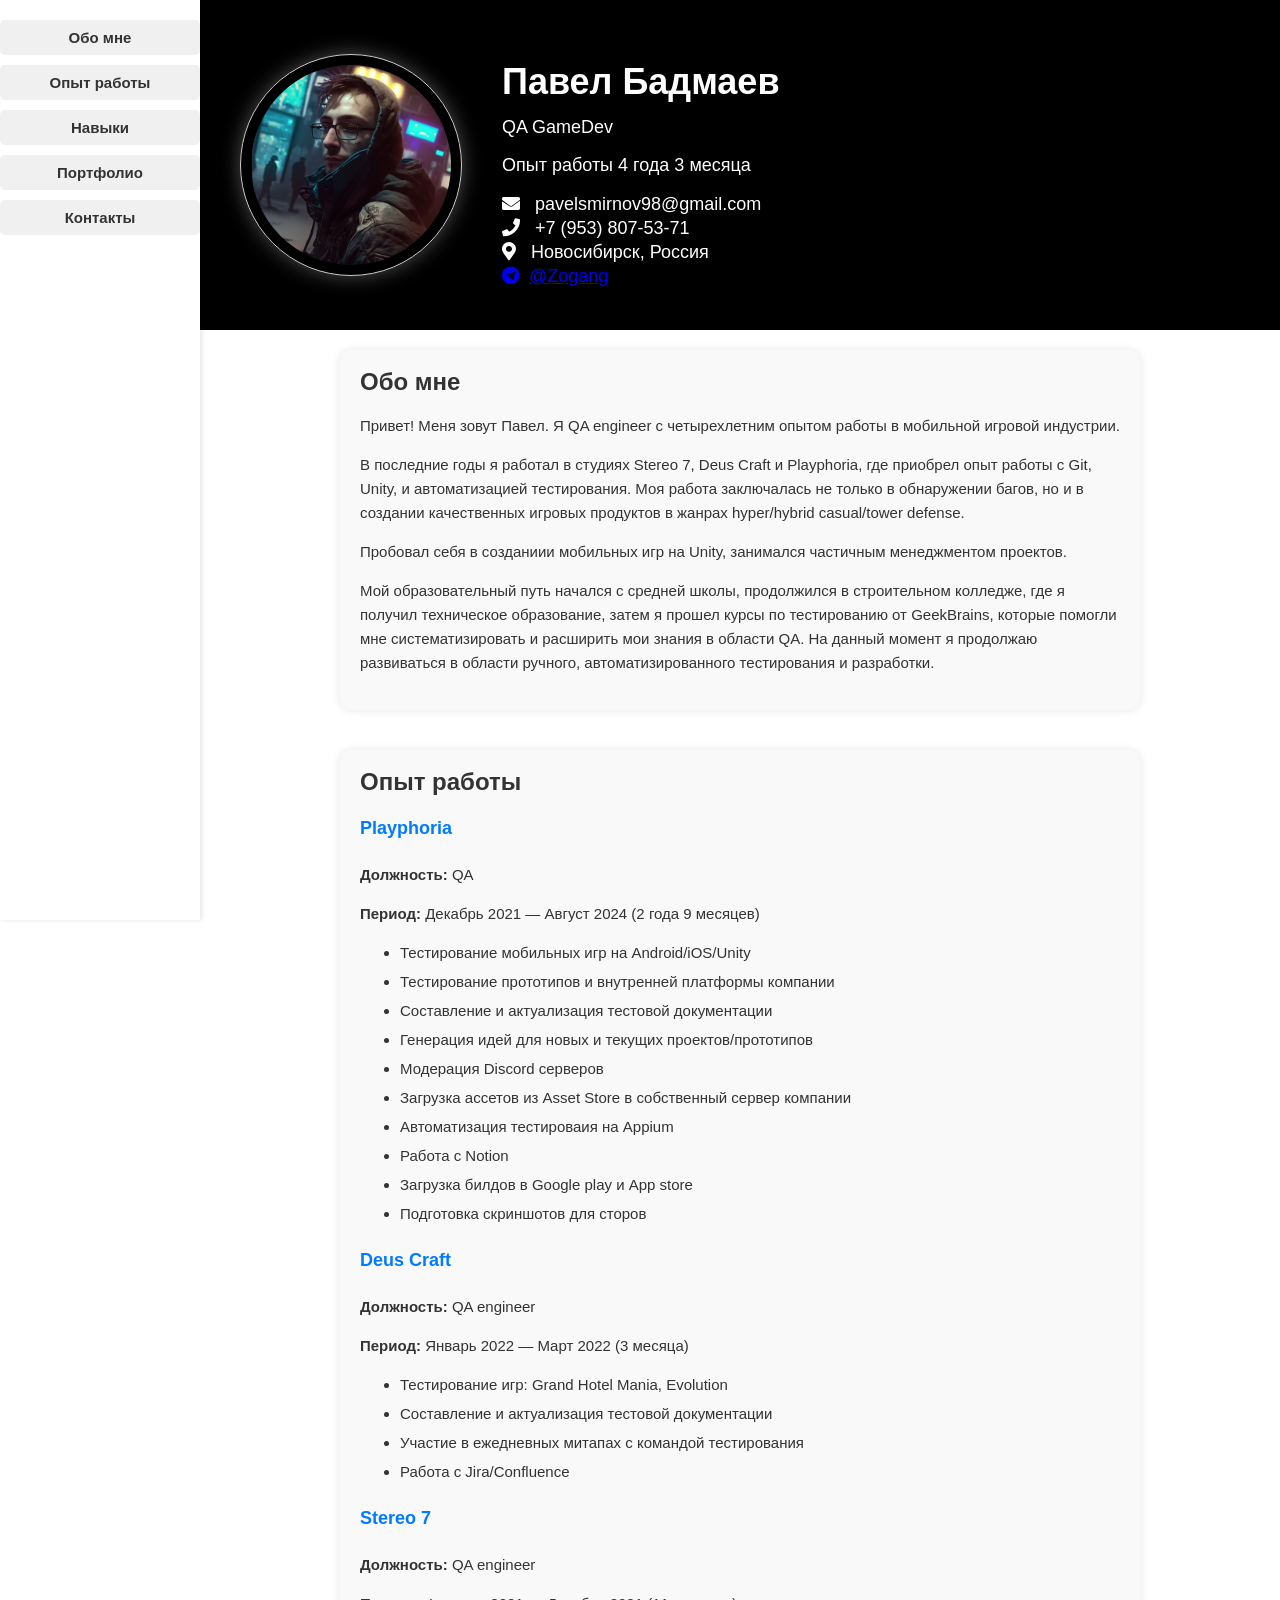
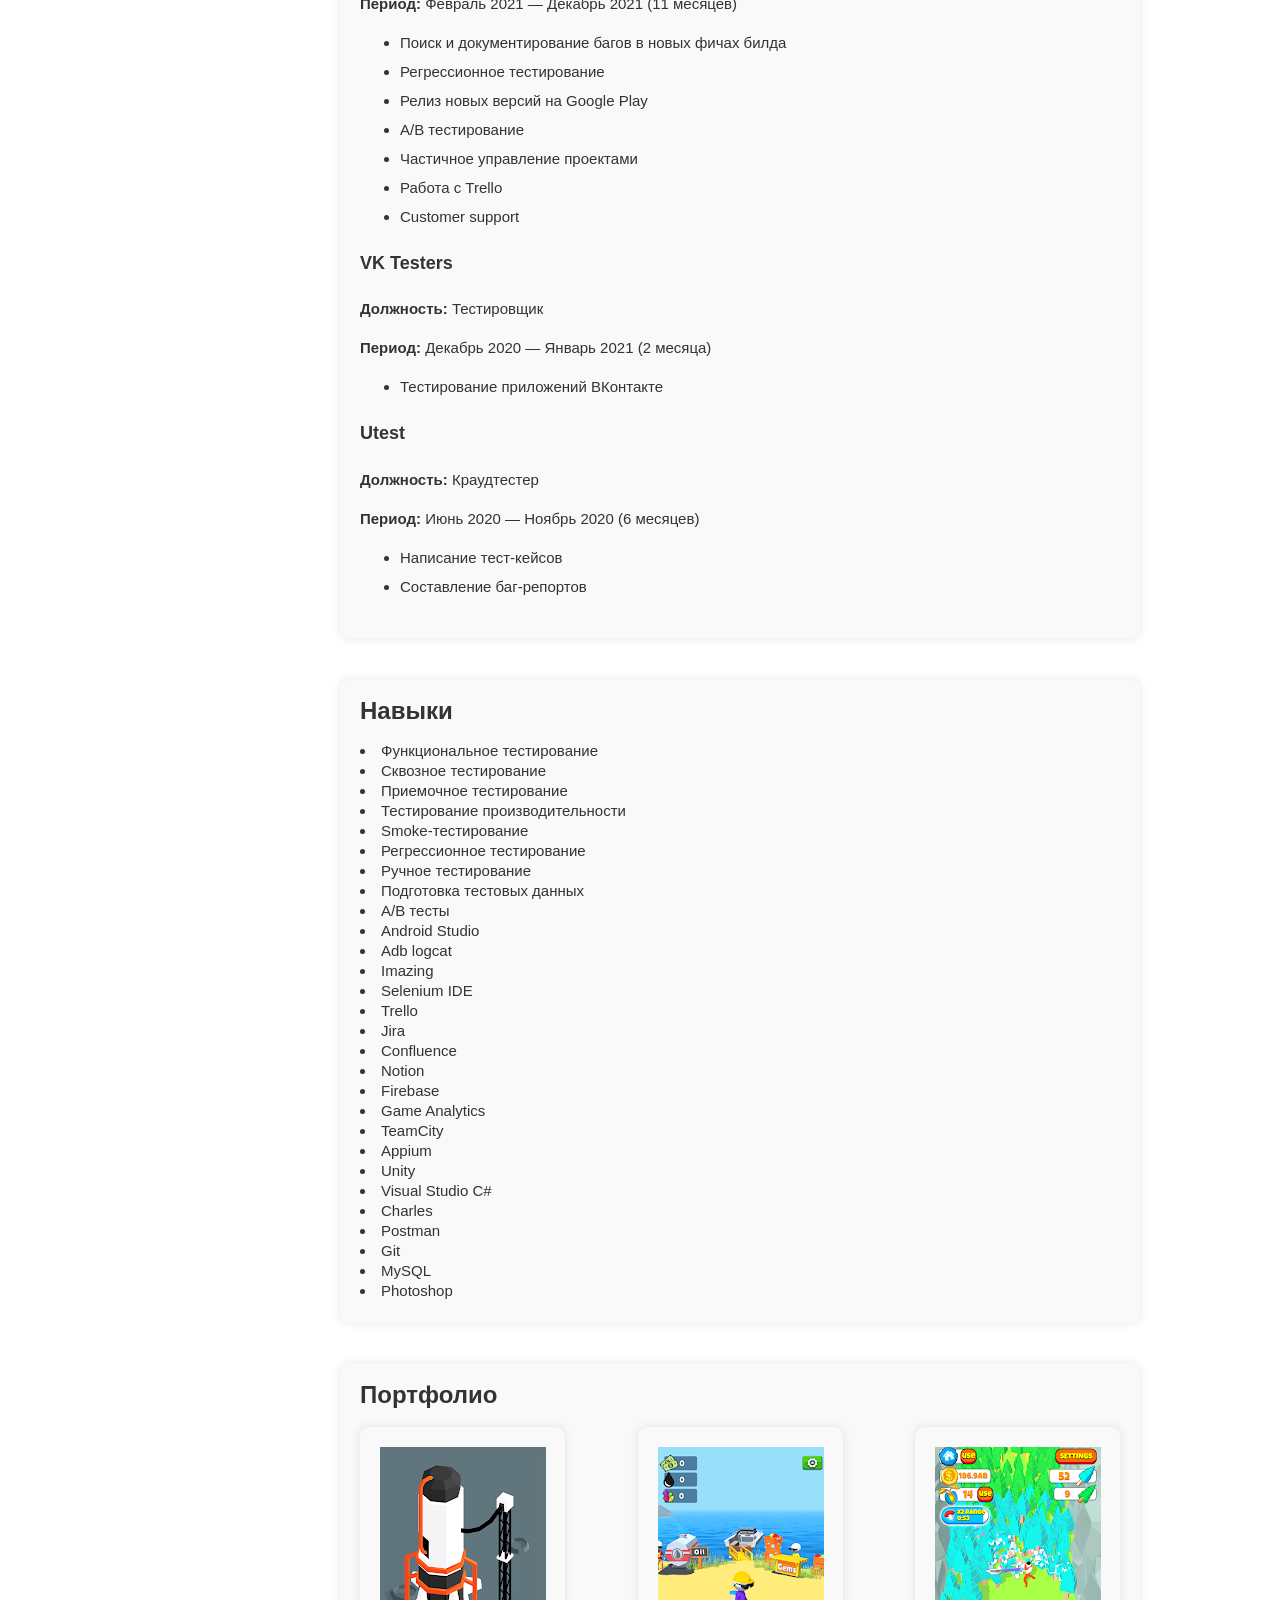
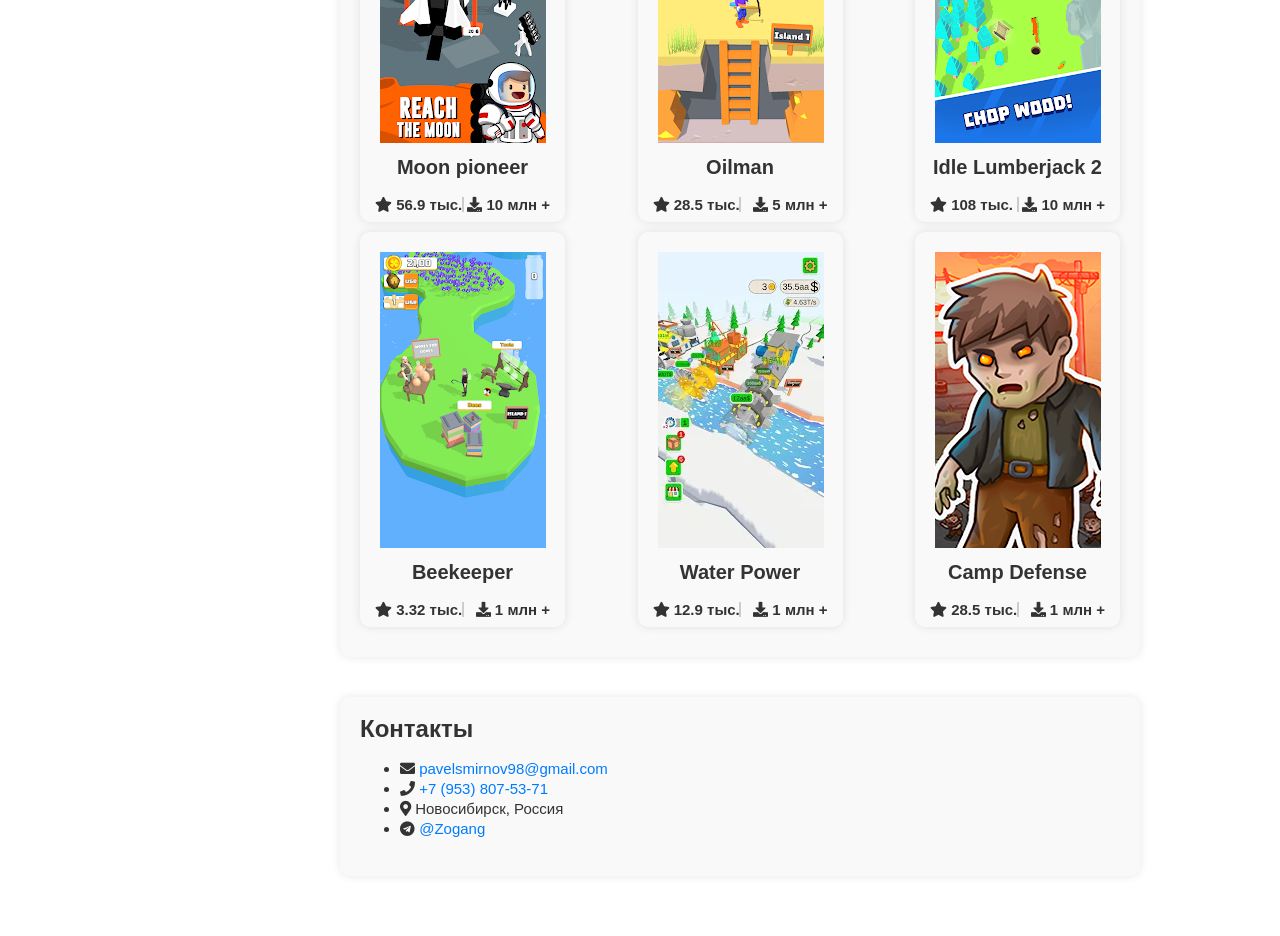
==== commit 01938a29: "Update index.html" ====
--- a/index.html
+++ b/index.html
@@ -111,7 +111,7 @@
         <div class="games-container">
             <div class="pioner">
                 <a href="https://play.google.com/store/apps/details?id=com.norwichsidegames.tothemoon">
-                    <img src="image/Pioner.jpg" alt="Pioner"></a>
+                    <img src="Image/Pioner.jpg" alt="Pioner"></a>
                     <div class="game-info">
                         <h3>Moon pioneer</h3>
                         <div class="rating-download">
@@ -129,7 +129,7 @@
 
                 <div class="pioner">
                     <a href="https://play.google.com/store/apps/details?id=com.lilacwoodgames.oilman">
-                        <img src="image/Oilman.jpg" alt="Oilman"></a>
+                        <img src="Image/Oilman.jpg" alt="Oilman"></a>
                         <div class="game-info">
                             <h3>Oilman</h3>
                             <div class="rating-download">
@@ -147,7 +147,7 @@
 
                     <div class="pioner">
                         <a href="https://play.google.com/store/apps/details?id=by.hitbox.magicwoods">
-                            <img src="image/Lumberjack.jpg" alt="Idle Lumberjack 2"></a>
+                            <img src="Image/Lumberjack.jpg" alt="Idle Lumberjack 2"></a>
                             <div class="game-info">
                                 <h3>Idle Lumberjack 2</h3>
                                 <div class="rating-download">
@@ -165,7 +165,7 @@
 
                         <div class="pioner">
                             <a href="https://play.google.com/store/apps/details?id=com.redflowersgames.beekeeper">
-                                <img src="image/Beekeeper.jpg" alt="Beekeeper"></a>
+                                <img src="Image/Beekeeper.jpg" alt="Beekeeper"></a>
                                 <div class="game-info">
                                     <h3>Beekeeper</h3>
                                     <div class="rating-download">
@@ -183,7 +183,7 @@
 
                             <div class="pioner">
                                 <a href="https://play.google.com/store/apps/details?id=com.mountaincreekgames.waterpower">
-                                    <img src="image/Water_power.jpg" alt="Water Power"></a>
+                                    <img src="Image/Water_power.jpg" alt="Water Power"></a>
                                     <div class="game-info">
                                         <h3>Water Power</h3>
                                         <div class="rating-download">
@@ -201,7 +201,7 @@
 
                                 <div class="pioner">
                                     <a href="https://play.google.com/store/apps/details?id=com.stereo7games.tl">
-                                        <img src="image/Camp_Defense.jpg" alt="Camp Defense"></a>
+                                        <img src="Image/Camp_Defense.jpg" alt="Camp Defense"></a>
                                         <div class="game-info">
                                             <h3>Camp Defense</h3>
                                             <div class="rating-download">
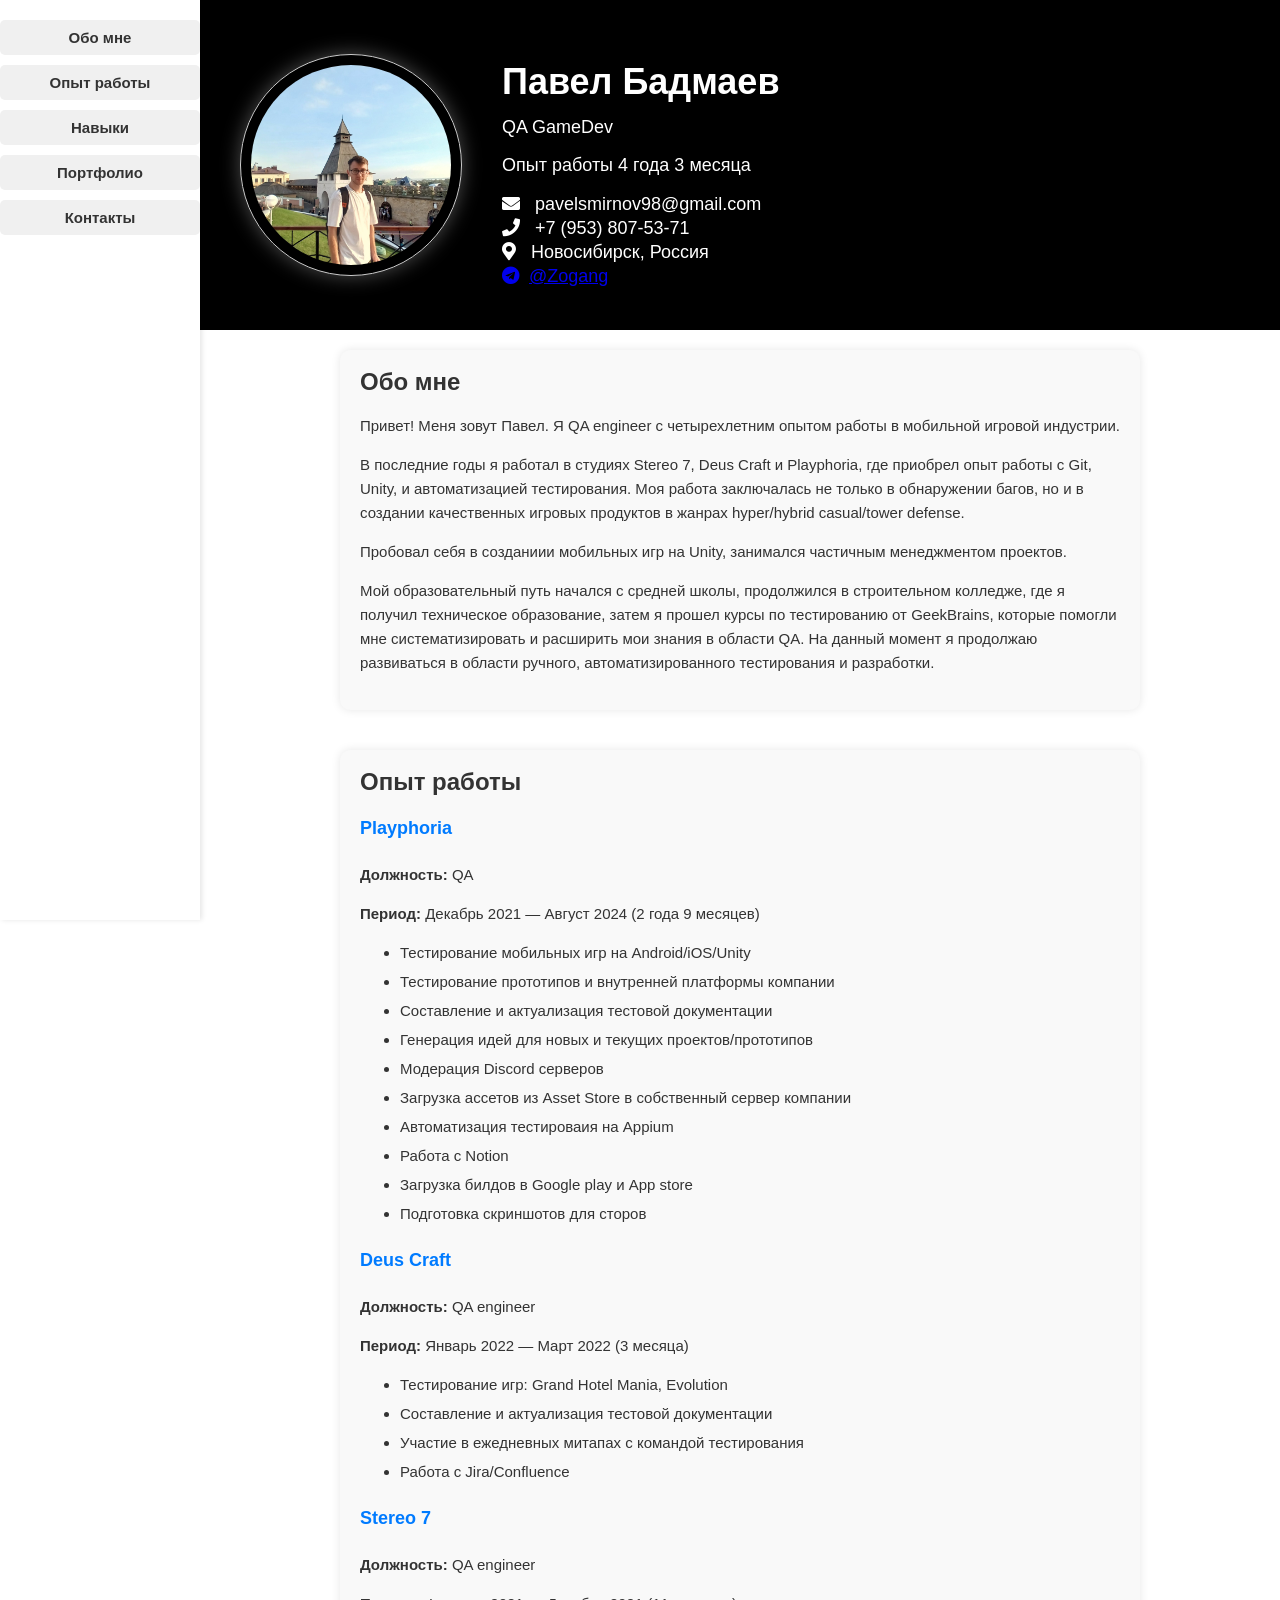
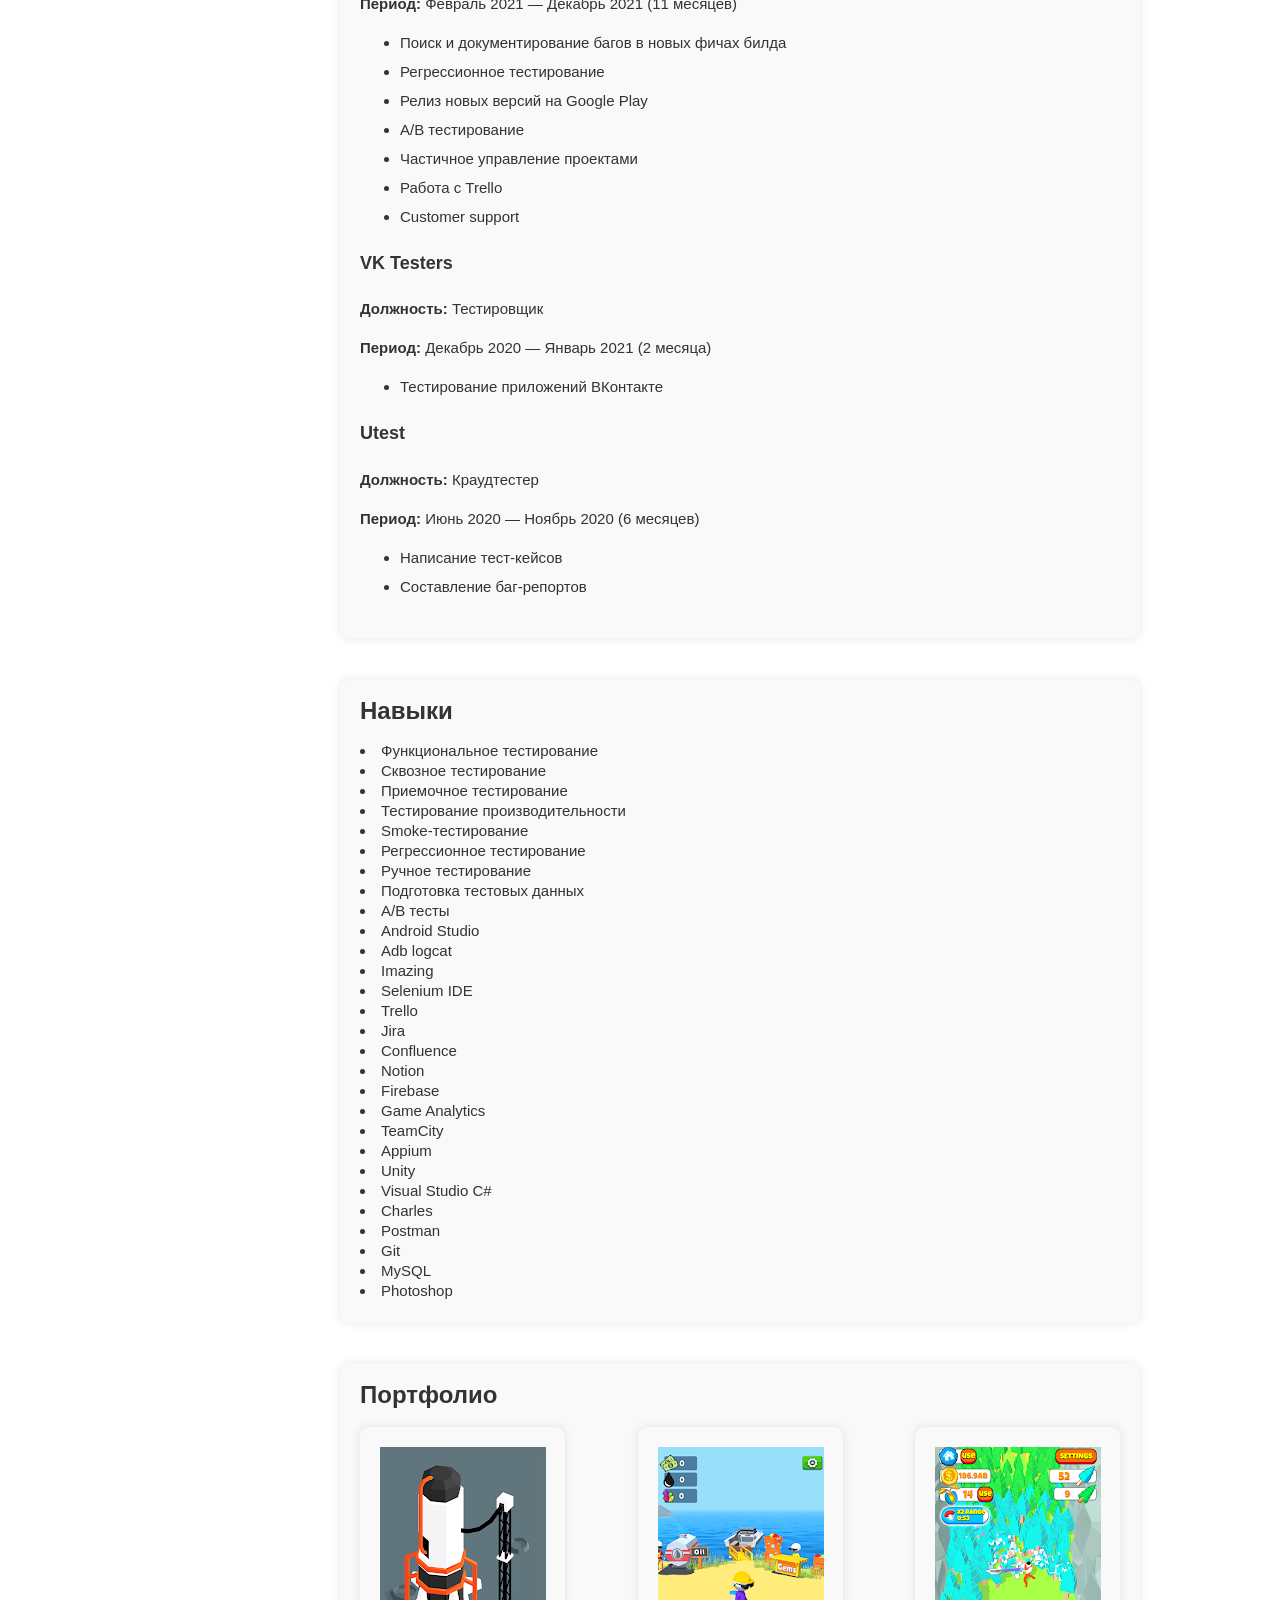
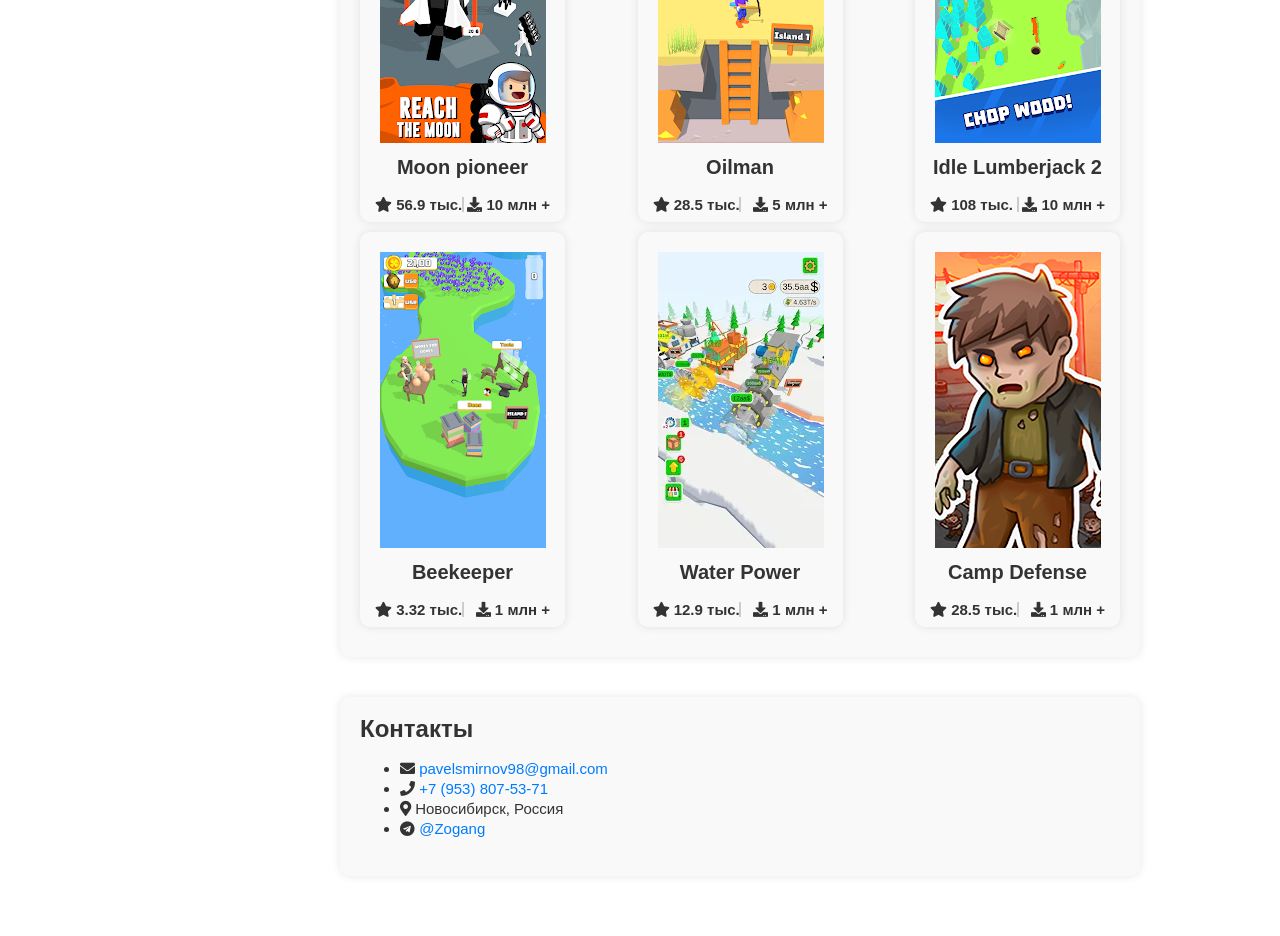
==== commit ab9bb537: "Update index.html" ====
--- a/index.html
+++ b/index.html
@@ -10,7 +10,7 @@
 <body>
     <header>
         <div class="banner">
-            <img src="Vz1O0hKmrgc.jpg" alt="Ваше имя">
+            <img src="Photo.jpg" alt="Ваше имя">
             <div class="banner-text">
                 <h1 data-lang-content="bannerTitle"></h1>
                 <p data-lang-content="bannerSubtitle"></p>
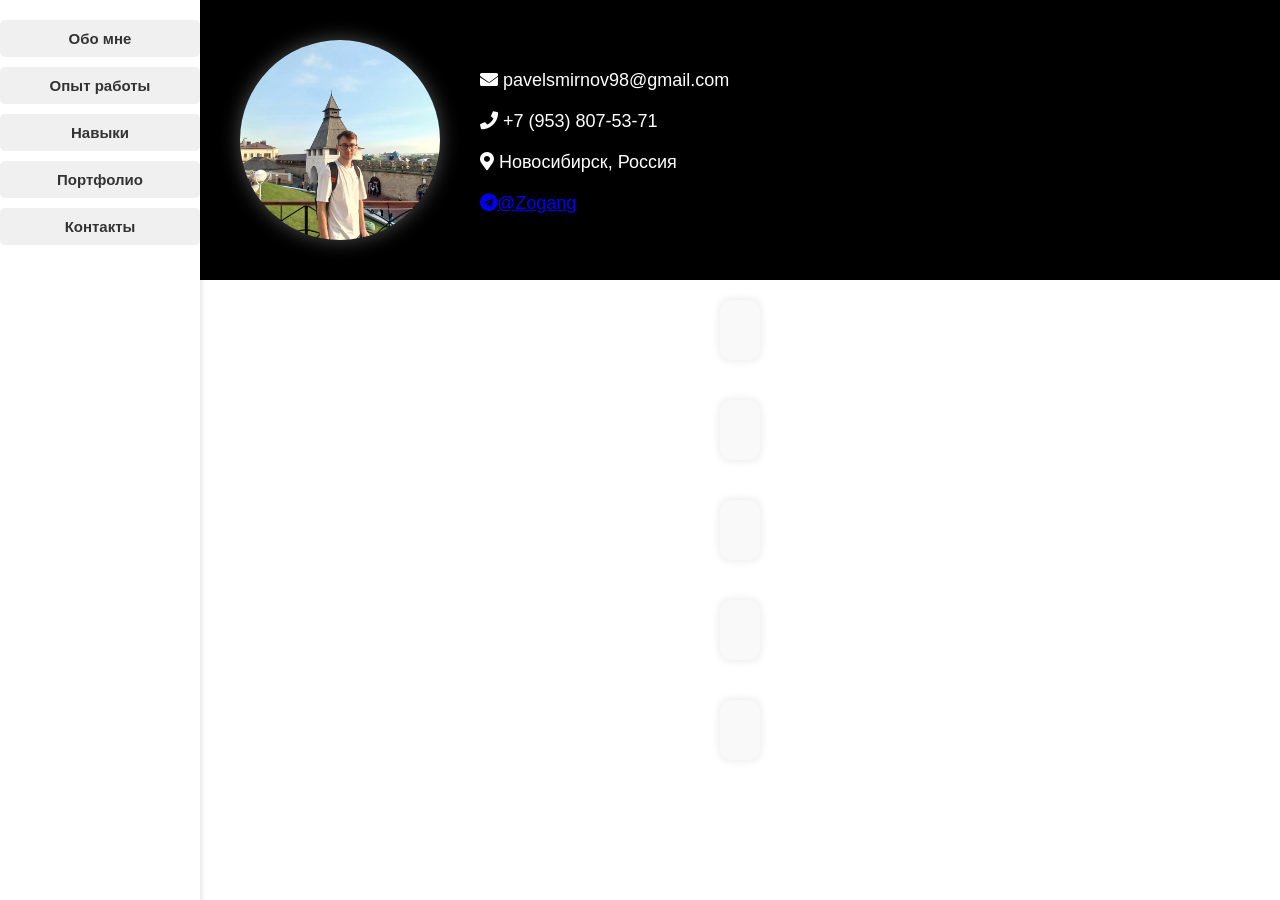
==== commit 1da519cc: "Update index.html" ====
--- a/index.html
+++ b/index.html
@@ -1,255 +1,73 @@
 <!DOCTYPE html>
-<html lang="en">
+<html lang="ru">
 <head>
-    <meta charset="UTF-8">
-    <meta name="viewport" content="width=device-width, initial-scale=1.0">
-    <title>Павел - Портфолио QA</title>
-    <link rel="stylesheet" href="styles.css">
-    <link rel="stylesheet" href="https://cdnjs.cloudflare.com/ajax/libs/font-awesome/5.15.3/css/all.min.css" />
+  <meta charset="UTF-8">
+  <meta name="viewport" content="width=device-width, initial-scale=1.0">
+  <title>Павел - Портфолио QA</title>
+  <link rel="stylesheet" href="styles.css">
+  <link rel="stylesheet" href="https://cdnjs.cloudflare.com/ajax/libs/font-awesome/5.15.3/css/all.min.css" />
 </head>
 <body>
-    <header>
-        <div class="banner">
-            <img src="Photo.jpg" alt="Ваше имя">
-            <div class="banner-text">
-                <h1 data-lang-content="bannerTitle"></h1>
-                <p data-lang-content="bannerSubtitle"></p>
-                <p data-lang-content="bannerExperience"></p>
-                <div class="contact-info">
-                    <p><i class="fas fa-envelope"></i> pavelsmirnov98@gmail.com</p>
-                    <p><i class="fas fa-phone"></i> +7 (953) 807-53-71</p>
-                    <p><i class="fas fa-map-marker-alt"></i> Новосибирск, Россия</p>
-                    <p><a href="https://t.me/Zogang" target="_blank"><i class="fab fa-telegram"></i>@Zogang</a></p>
-                </div>
-            </div>
-        </div>        
-    </header>
+  <header>
+    <div class="banner">
+      <img src="Photo.jpg" alt="Ваше фото">
+      <div class="banner-text">
+        <h1 data-lang-content="bannerTitle"></h1>
+        <p data-lang-content="bannerSubtitle"></p>
+        <p data-lang-content="bannerExperience"></p>
+        <div class="contact-info">
+          <p><i class="fas fa-envelope"></i> pavelsmirnov98@gmail.com</p>
+          <p><i class="fas fa-phone"></i> +7 (953) 807-53-71</p>
+          <p><i class="fas fa-map-marker-alt"></i> Новосибирск, Россия</p>
+          <p><a href="https://t.me/Zogang" target="_blank"><i class="fab fa-telegram"></i>@Zogang</a></p>
+        </div>
+      </div>
+    </div>        
+  </header>
     
-    <nav>
-        <!-- <button class="toggle-menu"><i class="fas fa-bars"></i></button>-->
+  <nav>
     <ul>
-            <li><a href="#about" data-lang-content="aboutMe">Обо мне</a></li>
-            <li><a href="#experience" data-lang-content="experience">Опыт работы</a></li>
-            <li><a href="#skills" data-lang-content="skills">Навыки</a></li>
-            <li><a href="#portfolio" data-lang-content="portfolio">Портфолио</a></li>
-            <li><a href="#contact" data-lang-content="contact">Контакты</a></li>
-        </ul>
-<!--
-        <div class="language-switcher">
-            <div class="dropdown">
-                <button class="dropbtn" aria-label="Выбор языка">
-                    <i class="fas fa-globe"></i>
-                    <span class="lang-code">RU</span> 
-                </button>
-                <div class="dropdown-content">
-                    <button class="lang-btn" data-lang="ru">Русский</button>
-                    <button class="lang-btn" data-lang="en">English</button>
-                    <button class="lang-btn" data-lang="zh">中文</button>
-                    <button class="lang-btn" data-lang="kk">Қазақша</button>
-                    <button class="lang-btn" data-lang="be">Беларуская</button>
-                    <button class="lang-btn" data-lang="uk">Українська</button>
-                </div>
-            </div>
-        </div>
-    -->    
-    </nav>
+      <li><a href="#about" data-lang-content="aboutMe">Обо мне</a></li>
+      <li><a href="#experience" data-lang-content="experience">Опыт работы</a></li>
+      <li><a href="#skills" data-lang-content="skills">Навыки</a></li>
+      <li><a href="#portfolio" data-lang-content="portfolio">Портфолио</a></li>
+      <li><a href="#contact" data-lang-content="contact">Контакты</a></li>
+    </ul>
+  </nav>
 
-    <main>
-     <section id="about">
-        <h2 data-lang-content="aboutMe">Обо мне</h2>
-        <div data-lang-content="bioContent"></div>
+  <main>
+    <section id="about">
+      <h2 data-lang-content="aboutMe"></h2>
+      <div data-lang-content="bioContent"></div>
     </section>
 
     <section id="experience">
-        <h2 data-lang-content="experience">Опыт работы</h2>
-        <p data-lang-content="experienceContent"></p>
+      <h2 data-lang-content="experience"></h2>
+      <div class="experience-container"></div>
     </section>
 
     <section id="skills">
-            <h2 data-lang-content="skills">Навыки</h2>
-            <div class="skills-container">
-                <div class="skill-level">
-                    
-                    
-                        <li>Функциональное тестирование</li>
-                        <li>Сквозное тестирование</li>
-                        <li>Приемочное тестирование</li>
-                        <li>Тестирование производительности</li>
-                        <li>Smoke-тестирование</li>
-                        <li>Регрессионное тестирование</li>
-                        <li>Ручное тестирование</li>
-                        <li>Подготовка тестовых данных</li>
-                        <li>A/B тесты</li>                    
-                        <li>Android Studio</li>
-                        <li>Adb logcat</li>
-                        <li>Imazing</li>                                   
-                        <li>Selenium IDE</li>                        
-                        <li>Trello</li>
-                        <li>Jira</li>
-                        <li>Confluence</li>
-                        <li>Notion</li>
-                        <li>Firebase</li>
-                        <li>Game Analytics</li>
-                        <li>TeamCity</li>
-                        <li>Appium</li>
-                        <li>Unity</li>
-                        <li>Visual Studio C#</li>
-                        <li>Charles</li>
-                        <li>Postman</li>
-                        <li>Git</li>
-                        <li>MySQL</li>
-                        <li>Photoshop</li>
-
-                        
-                    
-                
-            </div>
-        </section>
+      <h2 data-lang-content="skills"></h2>
+      <div class="skills-container"></div>
+    </section>
 
     <section id="portfolio">
-        <h2 data-lang-content="portfolio">Портфолио</h2>
-        <div class="games-container">
-            <div class="pioner">
-                <a href="https://play.google.com/store/apps/details?id=com.norwichsidegames.tothemoon">
-                    <img src="Image/Pioner.jpg" alt="Pioner"></a>
-                    <div class="game-info">
-                        <h3>Moon pioneer</h3>
-                        <div class="rating-download">
-                            <div class="rating">
-                                <span class="rating-icon"><i class="fas fa-star"></i></span>
-                                <span class="review-count">56.9 тыс.</span>
+      <h2 data-lang-content="portfolio"></h2>
+      <div class="portfolio-container"></div>
+    </section>
 
-                            </div>
-                            <div class="download-count"><i class="fas fa-download"></i> 10 млн + <span class="download-text"></span></div>
+    <section id="contact">
+      <h2 data-lang-content="contact"></h2>
+      <div data-lang-content="contactContent"></div>
+      <!-- Форма обратной связи можно добавить по необходимости -->
+    </section>
+  </main>
 
-                        </div>
+  <footer>
+    <!-- Копирайт, ссылки на соцсети и т.п. -->
+  </footer>
 
-                    </div>
-                </div>
-
-                <div class="pioner">
-                    <a href="https://play.google.com/store/apps/details?id=com.lilacwoodgames.oilman">
-                        <img src="Image/Oilman.jpg" alt="Oilman"></a>
-                        <div class="game-info">
-                            <h3>Oilman</h3>
-                            <div class="rating-download">
-                                <div class="rating">
-                                    <span class="rating-icon"><i class="fas fa-star"></i></span>
-                                    <span class="review-count">28.5 тыс.</span>
-
-                                </div>
-                                <div class="download-count"><i class="fas fa-download"></i> 5 млн + <span class="download-text"></span></div>
-
-                            </div>
-
-                        </div>
-                    </div>
-
-                    <div class="pioner">
-                        <a href="https://play.google.com/store/apps/details?id=by.hitbox.magicwoods">
-                            <img src="Image/Lumberjack.jpg" alt="Idle Lumberjack 2"></a>
-                            <div class="game-info">
-                                <h3>Idle Lumberjack 2</h3>
-                                <div class="rating-download">
-                                    <div class="rating">
-                                        <span class="rating-icon"><i class="fas fa-star"></i></span>
-                                        <span class="review-count">108 тыс.</span>
-
-                                    </div>
-                                    <div class="download-count"><i class="fas fa-download"></i> 10 млн + <span class="download-text"></span></div>
-
-                                </div>
-
-                            </div>
-                        </div>
-
-                        <div class="pioner">
-                            <a href="https://play.google.com/store/apps/details?id=com.redflowersgames.beekeeper">
-                                <img src="Image/Beekeeper.jpg" alt="Beekeeper"></a>
-                                <div class="game-info">
-                                    <h3>Beekeeper</h3>
-                                    <div class="rating-download">
-                                        <div class="rating">
-                                            <span class="rating-icon"><i class="fas fa-star"></i></span>
-                                            <span class="review-count">3.32 тыс.</span>
-
-                                        </div>
-                                        <div class="download-count"><i class="fas fa-download"></i> 1 млн + <span class="download-text"></span></div>
-
-                                    </div>
-
-                                </div>
-                            </div>
-
-                            <div class="pioner">
-                                <a href="https://play.google.com/store/apps/details?id=com.mountaincreekgames.waterpower">
-                                    <img src="Image/Water_power.jpg" alt="Water Power"></a>
-                                    <div class="game-info">
-                                        <h3>Water Power</h3>
-                                        <div class="rating-download">
-                                            <div class="rating">
-                                                <span class="rating-icon"><i class="fas fa-star"></i></span>
-                                                <span class="review-count">12.9 тыс.</span>
-
-                                            </div>
-                                            <div class="download-count"><i class="fas fa-download"></i> 1 млн + <span class="download-text"></span></div>
-
-                                        </div>
-
-                                    </div>
-                                </div>
-
-                                <div class="pioner">
-                                    <a href="https://play.google.com/store/apps/details?id=com.stereo7games.tl">
-                                        <img src="Image/Camp_Defense.jpg" alt="Camp Defense"></a>
-                                        <div class="game-info">
-                                            <h3>Camp Defense</h3>
-                                            <div class="rating-download">
-                                                <div class="rating">
-                                                    <span class="rating-icon"><i class="fas fa-star"></i></span>
-                                                    <span class="review-count">28.5 тыс.</span>
-
-                                                </div>
-                                                <div class="download-count"><i class="fas fa-download"></i> 1 млн + <span class="download-text"></span></div>
-
-                                            </div>
-
-                                        </div>
-                                    </div>
-
-
-                                </div>
-
-                            </div>
-
-
-                            <!-- Добавьте дополнительные игры по аналогии -->
-                        </section>
-
-                        <section id="contact">
-                            <h2 data-lang-content="contact">Контакты</h2>
-                             <div data-lang-content="contactContent"></div>
-                            <!-- Форма обратной связи -->
-
-                            <form>
-                <!-- 
-            <label for="name">Имя:</label>
-            <input type="text" id="name" name="name">
-            <label for="email">Email:</label>
-            <input type="email" id="email" name="email">
-            <label for="message">Сообщение:</label>
-            <textarea id="message" name="message"></textarea>
-            <button type="submit">Отправить</button>
-        -->
-    </form>
-</section>
-</main>
-
-<footer>
-    <!-- Копирайт, ссылки на соц.сети -->
-</footer>
-
-<script src="content.js"></script>
-<script src="app.js" defer></script>
+  <script src="content.js"></script>
+  <script src="app.js" defer></script>
 </body>
 </html>
--- a/styles.css
+++ b/styles.css
@@ -1,394 +1,228 @@
-/* Сбросить стили, общие стили */
+/* Общие стили и сброс */
 html, body {
-    height: 100%;
-    margin: 0;
+  height: 100%;
+  margin: 0;
+  font-family: Arial, sans-serif;
+  font-size: 15px;
+  color: #333;
 }
 
 body {
-    display: flex;
-    flex-direction: column;
-    padding-left: 200px; /* Отступ слева для фиксированной навигации */
-}
-
-header {
-    flex-shrink: 0;
-}
-
-footer {
-    flex-shrink: 0;
-}
-
-/* Стили для навигации */
+  display: flex;
+  flex-direction: column;
+  padding-left: 200px; /* Отступ для фиксированной навигации */
+}
+
+header, footer {
+  flex-shrink: 0;
+}
+
+/* Стили навигации */
 nav {
-    position: fixed;
-    top: 0;
-    left: 0;
-    height: 100%;
-    width: 200px;
-    background-color: #fff; /* Цвет фона для навигации */
-    box-shadow: 2px 0 5px rgba(0, 0, 0, 0.1); /* Небольшая тень для визуального отделения от контента */
-    z-index: 1000; /* Убедитесь, что навигация будет над другими элементами */
-    padding-top: 20px; /* Отступ сверху */
-    display: flex;
-    flex-direction: column;
-    align-items: center; /* Выравнивание пунктов по центру */
+  position: fixed;
+  top: 0;
+  left: 0;
+  height: 100%;
+  width: 200px;
+  background-color: #fff;
+  box-shadow: 2px 0 5px rgba(0,0,0,0.1);
+  z-index: 1000;
+  padding-top: 20px;
 }
 
 nav ul {
-    list-style: none;
-    padding: 0;
-    margin: 0;
-    width: 100%; /* Располагаем пункты по всей ширине навигационного блока */
+  list-style: none;
+  padding: 0;
+  margin: 0;
+  width: 100%;
 }
 
 nav ul li {
-    width: 100%; /* Пункты занимают всю ширину */
+  width: 100%;
 }
 
 nav ul li a {
-    text-decoration: none;
-    color: #333; /* Цвет текста */
-    font-weight: bold; /* Жирный шрифт */
-    padding: 10px 15px; /* Внутренние отступы */
-    display: block; /* Блочный элемент */
-    text-align: center; /* Центрирование текста */
-    background-color: #f0f0f0; /* Фоновый цвет */
-    border-radius: 5px; /* Закругление углов */
-    transition: background-color 0.3s, color 0.3s; /* Плавное изменение цвета при наведении */
-    margin-bottom: 10px; /* Отступ между пунктами */
+  display: block;
+  text-align: center;
+  text-decoration: none;
+  color: #333;
+  font-weight: bold;
+  padding: 10px 15px;
+  background-color: #f0f0f0;
+  border-radius: 5px;
+  margin-bottom: 10px;
+  transition: background-color 0.3s, color 0.3s;
 }
 
 nav ul li a:hover {
-    background-color: #007bff; /* Фоновый цвет при наведении */
-    color: #fff; /* Цвет текста при наведении */
-}
-
-/*body {
-    padding-top: 60px; /* Добавляем отступ сверху, чтобы компенсировать фиксированную навигацию */
-}
-*/
-/* Стили для кнопки смены языка */
-.language-switcher {
-    bottom: 20px;
-    width: 100%;
-    text-align: center;
-}
-
-/* Стили для остального контента */
+  background-color: #007bff;
+  color: #fff;
+}
+
+/* Стили для основного контента */
 main {
-    max-width: 800px; /* Максимальная ширина контейнера для лучшего чтения */
-    margin: 0 auto; /* Центрирование контейнера на странице */
-    padding: 20px; /* Внутренние отступы для контейнера */
-    flex-grow: 1;
+  max-width: 800px;
+  margin: 0 auto;
+  padding: 20px;
+  flex-grow: 1;
 }
 
 section {
-    margin-bottom: 40px; /* Добавление отступа между разделами */
-    padding: 20px; /* Внутренние отступы для каждого раздела */
-    border-radius: 10px; /* Закругление углов для каждого раздела */
-    background-color: #f9f9f9; /* Фоновый цвет для каждого раздела */
-    box-shadow: 0 0 10px rgba(0, 0, 0, 0.1); /* Тень */
+  margin-bottom: 40px;
+  padding: 20px;
+  border-radius: 10px;
+  background-color: #f9f9f9;
+  box-shadow: 0 0 10px rgba(0,0,0,0.1);
 }
 
 section h2 {
-    margin-top: 0; /* Убираем верхний отступ у заголовка */
-    font-size: 24px; /* Увеличим размер шрифта заголовка */
-}
-
-section p {
-    line-height: 1.6; /* Увеличим межстрочный интервал */
-}
-
-section a {
-    color: #007bff; /* Цвет ссылок */
-    text-decoration: none; /* Убираем подчеркивание у ссылок */
-    transition: color 0.3s; /* Плавное изменение цвета ссылок при наведении */
-}
-
-section a:hover {
-    color: #0056b3; /* Цвет ссылок при наведении */
-}
-
-img {
-    max-width: 100%;
-    height: auto;
-    border: 1px solid #ccc;
-    padding: 10px;
-}
-
-body {
-    font-family: Arial, sans-serif; /* Установка шрифта */
-    font-size: 15px; /* Установка размера шрифта */
-    line-height: 1; /* Установка межстрочного интервала */
-    color: #333; /* Цвет текста */
-}
-
-h1, h2, h3 {
-    margin-bottom: 20px; /* Отступ снизу */
-}
-
-h1 {
-    font-size: 24px; /* Размер шрифта для заголовка первого уровня */
-}
-
-h2 {
-    font-size: 20px; /* Размер шрифта для заголовка второго уровня */
-}
-
-h3 {
-    font-size: 18px; /* Размер шрифта для заголовка третьего уровня */
-}
-
-p {
-    margin-bottom: 15px; /* Отступ снизу */
-}
-
-ul, ol {
-    margin-bottom: 20px; /* Отступ снизу */
-}
-
-li {
-    margin-bottom: 5px; /* Отступ между элементами списка */
-}
-
+  margin-top: 0;
+  font-size: 24px;
+}
+
+/* Баннер */
 .banner {
-    background-color: #000;
-    color: #fff;
-    padding: 40px;
-    display: flex;
-    align-items: center;
+  background-color: #000;
+  color: #fff;
+  padding: 40px;
+  display: flex;
+  align-items: center;
 }
 
 .banner img {
-    width: 200px;
-    height: 200px;
-    border-radius: 50%;
-    object-fit: cover;
-    box-shadow: 0 0 20px rgba(255, 255, 255, 0.3);
+  width: 200px;
+  height: 200px;
+  border-radius: 50%;
+  object-fit: cover;
+  box-shadow: 0 0 20px rgba(255,255,255,0.3);
 }
 
 .banner-text {
-    margin-left: 40px;
+  margin-left: 40px;
 }
 
 .banner-text h1 {
-    font-size: 36px;
-    margin-bottom: 10px;
+  font-size: 36px;
+  margin-bottom: 10px;
 }
 
 .banner-text p {
-    font-size: 18px;
-    margin-bottom: 20px;
-}
-
-.contact-info p {
-    margin: 5px 0;
-}
-
-.contact-info i {
-    margin-right: 10px;
-}
-
-.dropbtn {
-    background-color: #4CAF50;
-    color: white;
-    padding: 10px 16px; /* Увеличиваем отступы, чтобы кнопка была не угловатой */
-    position: relative;
-    top: -15px; /* Измените значение, если нужно */
-    font-size: 16px;
-    border: none;
-    cursor: pointer;
-    display: flex;
-    align-items: center; /* Выравниваем содержимое по вертикали */
-    justify-content: center; /* Выравниваем содержимое по горизонтали */
-    border-radius: 20px; /* Добавляем скругления */
-}
-
-.dropbtn i {
-    margin-right: 8px; /* Отступ между иконкой и аббревиатурой */
-}
-
-.lang-code {
-    font-size: 14px; /* Размер шрифта для аббревиатуры */
-}
-
-.language-switcher {
-    margin-top: 20px; /* Добавим верхний отступ */
-}
-
-.dropdown {
-    position: relative; /* Позиционирование относительно родителя */
-    display: inline-block;
-}
-
-.dropdown-content {
-    display: none; /* Скрыть содержимое по умолчанию */
-    position: absolute;
-    background-color: #f9f9f9; /* Фоновый цвет выпадающего меню */
-    min-width: 160px;
-    z-index: 1; /* Поднять выпадающее меню над остальными элементами */
-    border-radius: 5px; /* Закругление углов */
-    box-shadow: 0 8px 16px 0 rgba(0,0,0,0.2); /* Тень */
-}
-
-.dropdown-content.show {
-    display: block; /* Показать содержимое при нажатии */
-}
-
-.dropdown-content button {
-    display: block;
-    width: 100%;
-    padding: 10px;
-    text-align: left;
-    border: none;
-    background-color: transparent;
-    cursor: pointer;
-    transition: background-color 0.3s; /* Плавное изменение цвета при наведении */
-}
-
-.dropdown-content button i {
-    /* Добавляем немного отступа к иконкам */
-    margin-right: 8px;
-}
-
-.dropdown-content button:hover {
-    background-color: #ddd; /* Цвет фона при наведении */
-}
-
-.dropdown:hover .dropdown-content {
-    display: block;
-}
-
-.dropdown:hover .dropbtn {
-    background-color: #3e8e41;
-}
-
-.lang-btn {
-    background-color: transparent;
-    border: none;
-    cursor: pointer;
-    font-size: 16px;
-    transition: color 0.3s ease;
-}
-
-.lang-btn:hover {
-    color: #0056b3; /* Темно-синий цвет при наведении */
-}
-
-.lang-btn.active {
-    color: #0056b3; /* Темно-синий цвет для активной кнопки */
-}
-
-.game-info {
-    display: flex;
-    flex-direction: column;
-    align-items: center; /* Выравнивание по центру */
-}
-
-.game-info h3 {
-    margin-top: 0; /* Убираем верхний отступ */
-    font-size: 20px; /* Размер шрифта */
-    width: 100%; /* Занимает всю ширину родительского блока */
-    text-align: center; /* Выравнивание по центру */
-}
-
-.games-container {
-    display: flex;
-    flex-wrap: wrap; /* Позволяет элементам переноситься на новую строку, если не хватает места */
-    justify-content: space-between; /* Равномерное распределение элементов по ширине контейнера */
-}
-
-.star.full {
-    background-position: 0 0; /* Полная звезда */
-}
-
-.star.half {
-    background-position: 0 -20px; /* Половинная звезда */
-}
-
-.star.empty {
-    background-position: 0 -40px; /* Пустая звезда */
-}
-
-.pioner-container {
-    display: flex;
-    flex-wrap: wrap;
-    justify-content: space-between;
-}
-
-.pioner {
-    width: calc(25% - 5px); /* Распределение игр по трем колонкам */
-    margin-bottom: 10px; /* Отступ между играми */
-    padding: 10px; /* Внутренние отступы */
-    border-radius: 10px; /* Закругление углов */
-    box-shadow: 0 0 10px rgba(0, 0, 0, 0.1); /* Тень */
-}
-
-.pioner a {
-    display: inline-block; /* Делаем ссылку блочным элементом */
-    border-radius: 20px; /* Скругляем углы ссылки */
-    overflow: hidden; /* Обрезаем контент, который выходит за границы ссылки */
-    transition: transform 0.2s; /* Плавное изменение масштаба */
-}
-
-.pioner a:hover img {
-    transform: scale(1.12); /* Увеличиваем изображение при наведении */
-}
-
-.pioner img {
-    border-radius: 10px; /* Закругляем углы изображения */
-    transition: transform 0.3s ease; /* Добавляем плавный переход */
-    border: none; /* Убираем границу у изображения */
-}
-
-.pioner-info {
-    padding: 1px 0;
-}
-
-.pioner-info h3 {
-    margin-top: 0; /* Убираем верхний отступ */
-    font-size: 20px; /* Размер шрифта */
-}
-
-.rating-download {
-    display: flex;
-    align-items: center;
-    justify-content: space-between; /* Равномерное распределение между элементами */
-    width: 100%; /* Занимает всю ширину родительского блока */
-    position: relative; /* Позиционируем элемент для добавления псевдоэлемента */
-}
-
-.rating-download::after {
-    content: '';
-    position: absolute;
-    top: 0;
-    bottom: 0;
-    right: calc(50% - 1px); /* Размещаем линию посередине блока */
-    width: 2px; /* Ширина линии */
-    background-color: #ccc; /* Цвет линии */
-}
-
-.rating {
-    align-items: center;
-    justify-content: flex-end; /* Выравнивание рейтинга вправо */
-    font-weight: bold; /* Жирный шрифт */
-}
-
-.rating-value {
-    margin-right: 5px; /* Отступ справа */
-}
-
-.rating-icon {
-    margin-left: 5px; /* Отступ слева */
-}
-
-.download-count {
-    font-weight: bold; /* Жирный шрифт */
-    align-items: center;
-    text-align: left; /* Выравнивание количества скачиваний влево */
-}
-
-.download-text {
-    font-weight: normal; /* Обычный шрифт */
-    margin-left: 5px; /* Отступ слева */
-}
+  font-size: 18px;
+  margin-bottom: 20px;
+}
+
+/* Опыт работы */
+.experience-container {
+  display: flex;
+  flex-direction: column;
+  gap: 20px;
+}
+
+.experience-card {
+  padding: 20px;
+  background-color: #fff;
+  border-radius: 10px;
+  box-shadow: 0 2px 5px rgba(0,0,0,0.1);
+}
+
+.experience-card h3 {
+  margin-top: 0;
+}
+
+.experience-card a {
+  color: #007bff;
+  text-decoration: none;
+}
+
+.experience-card ul {
+  list-style: disc;
+  margin-left: 20px;
+}
+
+/* Навыки */
+.skills-container {
+  display: flex;
+  flex-wrap: wrap;
+  gap: 20px;
+}
+
+.skill-group {
+  flex: 1 1 300px;
+  padding: 20px;
+  background-color: #fff;
+  border-radius: 10px;
+  box-shadow: 0 2px 5px rgba(0,0,0,0.1);
+}
+
+.skill-group h3 {
+  margin-top: 0;
+  border-bottom: 1px solid #ddd;
+  padding-bottom: 10px;
+}
+
+.skill-group ul {
+  list-style: none;
+  padding: 0;
+}
+
+.skill-group ul li {
+  padding: 5px 0;
+  border-bottom: 1px solid #f0f0f0;
+  margin-bottom: 5px;
+}
+
+/* Портфолио */
+.portfolio-container {
+  display: flex;
+  flex-wrap: wrap;
+  gap: 20px;
+  justify-content: space-between; /* или flex-start / center, по вкусу */
+}
+
+.portfolio-card {
+  flex: 1 1 calc(33% - 20px);  /* «базовая» ширина */
+  max-width: calc(33% - 20px); /* чтобы карточка не растягивалась */
+  background-color: #fff;
+  border-radius: 10px;
+  box-shadow: 0 2px 5px rgba(0,0,0,0.1);
+  overflow: hidden;
+  display: flex;
+  flex-direction: column;
+  transition: transform 0.3s ease;
+}
+
+.portfolio-card:hover {
+  transform: translateY(-5px);
+}
+
+.portfolio-card img {
+  width: 100%;
+  height: 200px;        /* Зафиксировали высоту в 200px */
+  object-fit: cover;    /* Обрезает картинку, сохраняя пропорции */
+  transition: transform 0.3s ease;
+}
+
+
+.portfolio-card:hover img {
+  transform: scale(1.05);
+}
+
+.portfolio-card .card-content {
+  padding: 15px;
+}
+
+.portfolio-card h3 {
+  margin: 0 0 10px;
+  font-size: 18px;
+}
+
+.portfolio-card .rating,
+.portfolio-card .downloads {
+  font-size: 14px;
+  margin-bottom: 5px;
+}
+
+.portfolio-card a {
+  text-decoration: none;
+  color: inherit;
+}
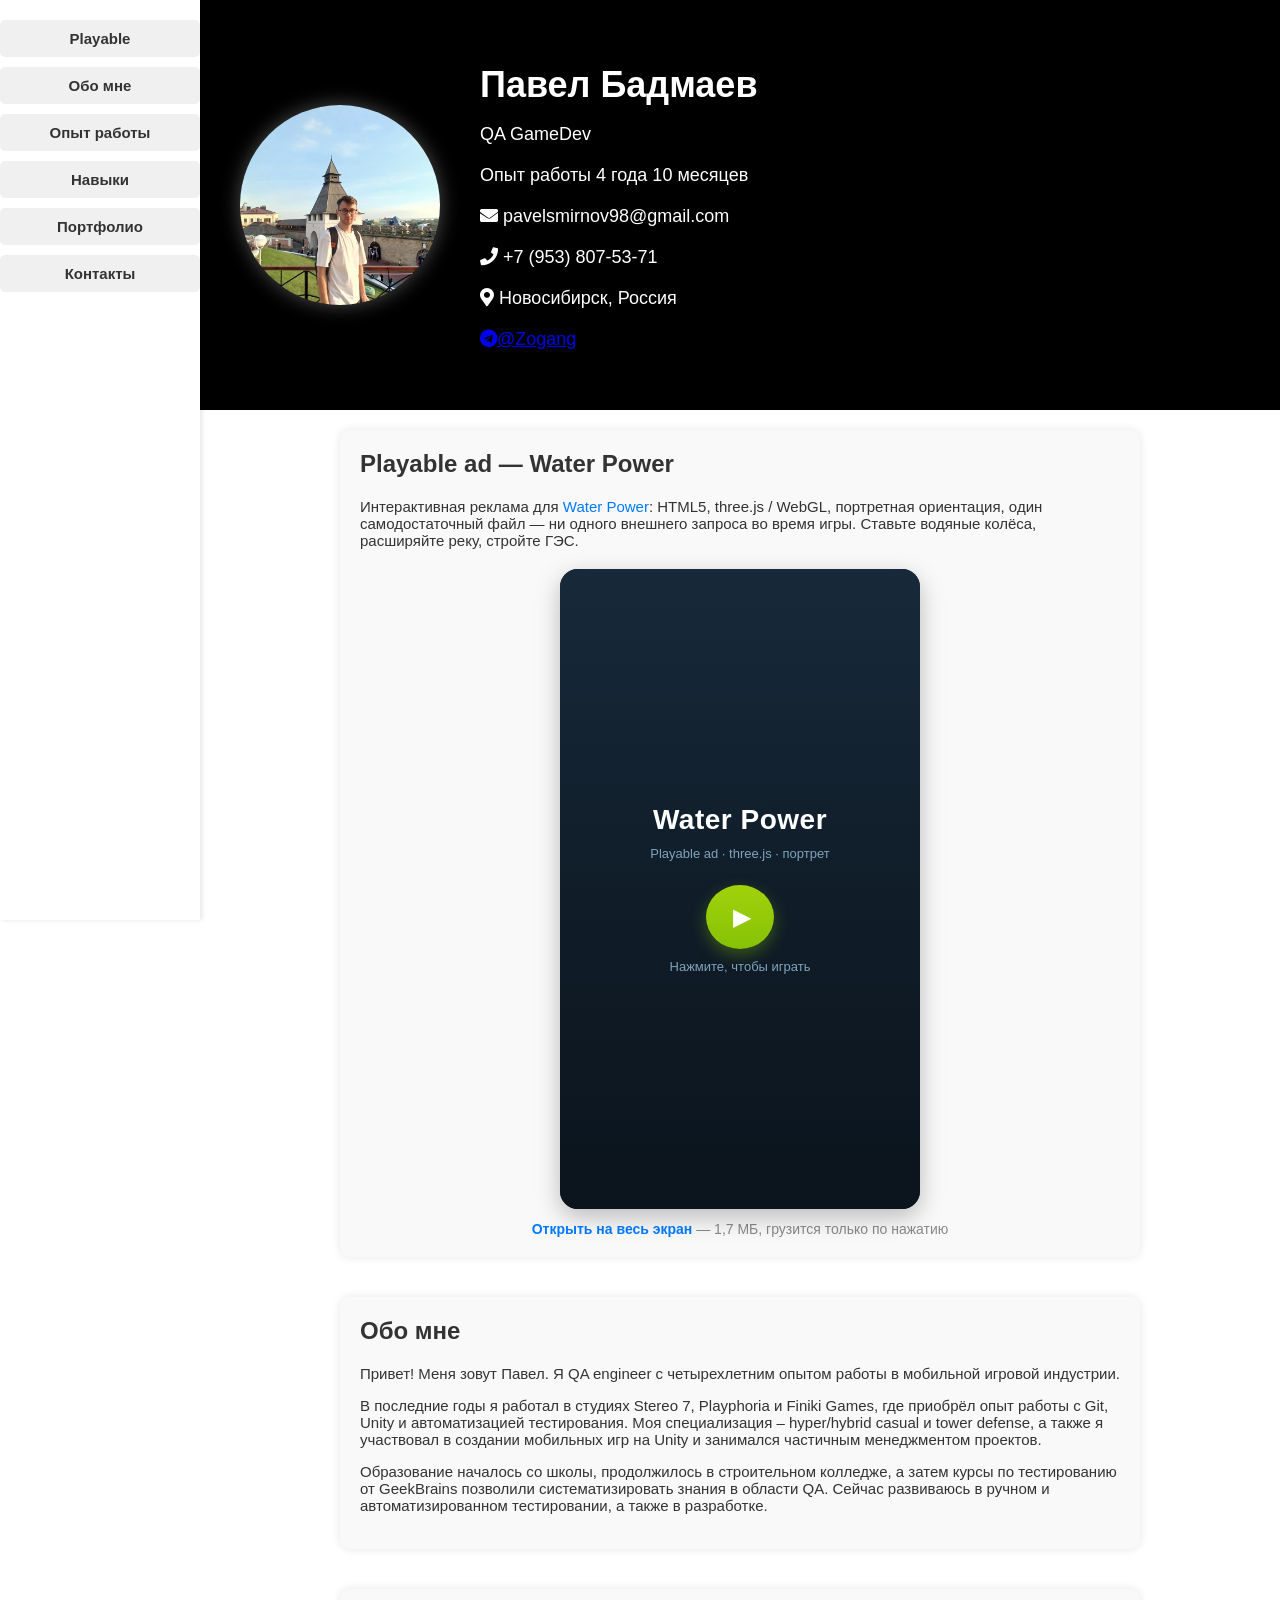
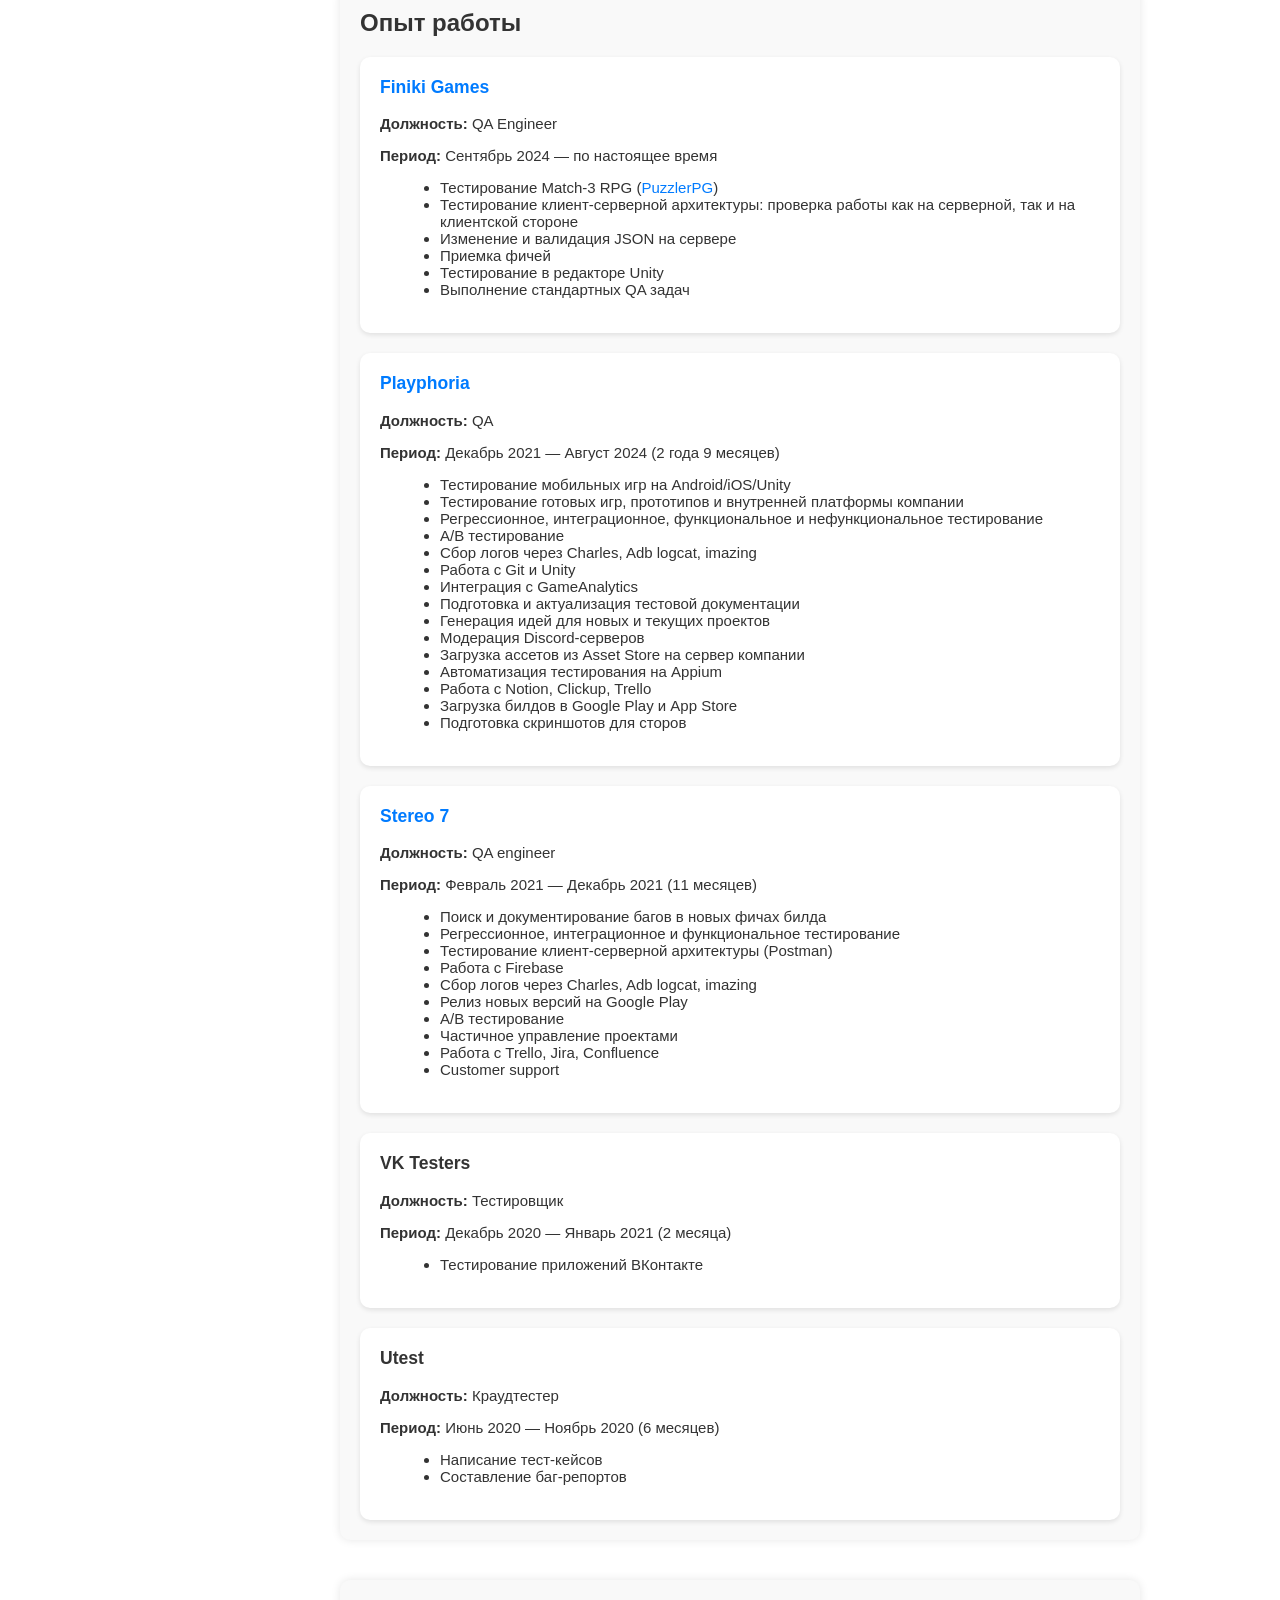
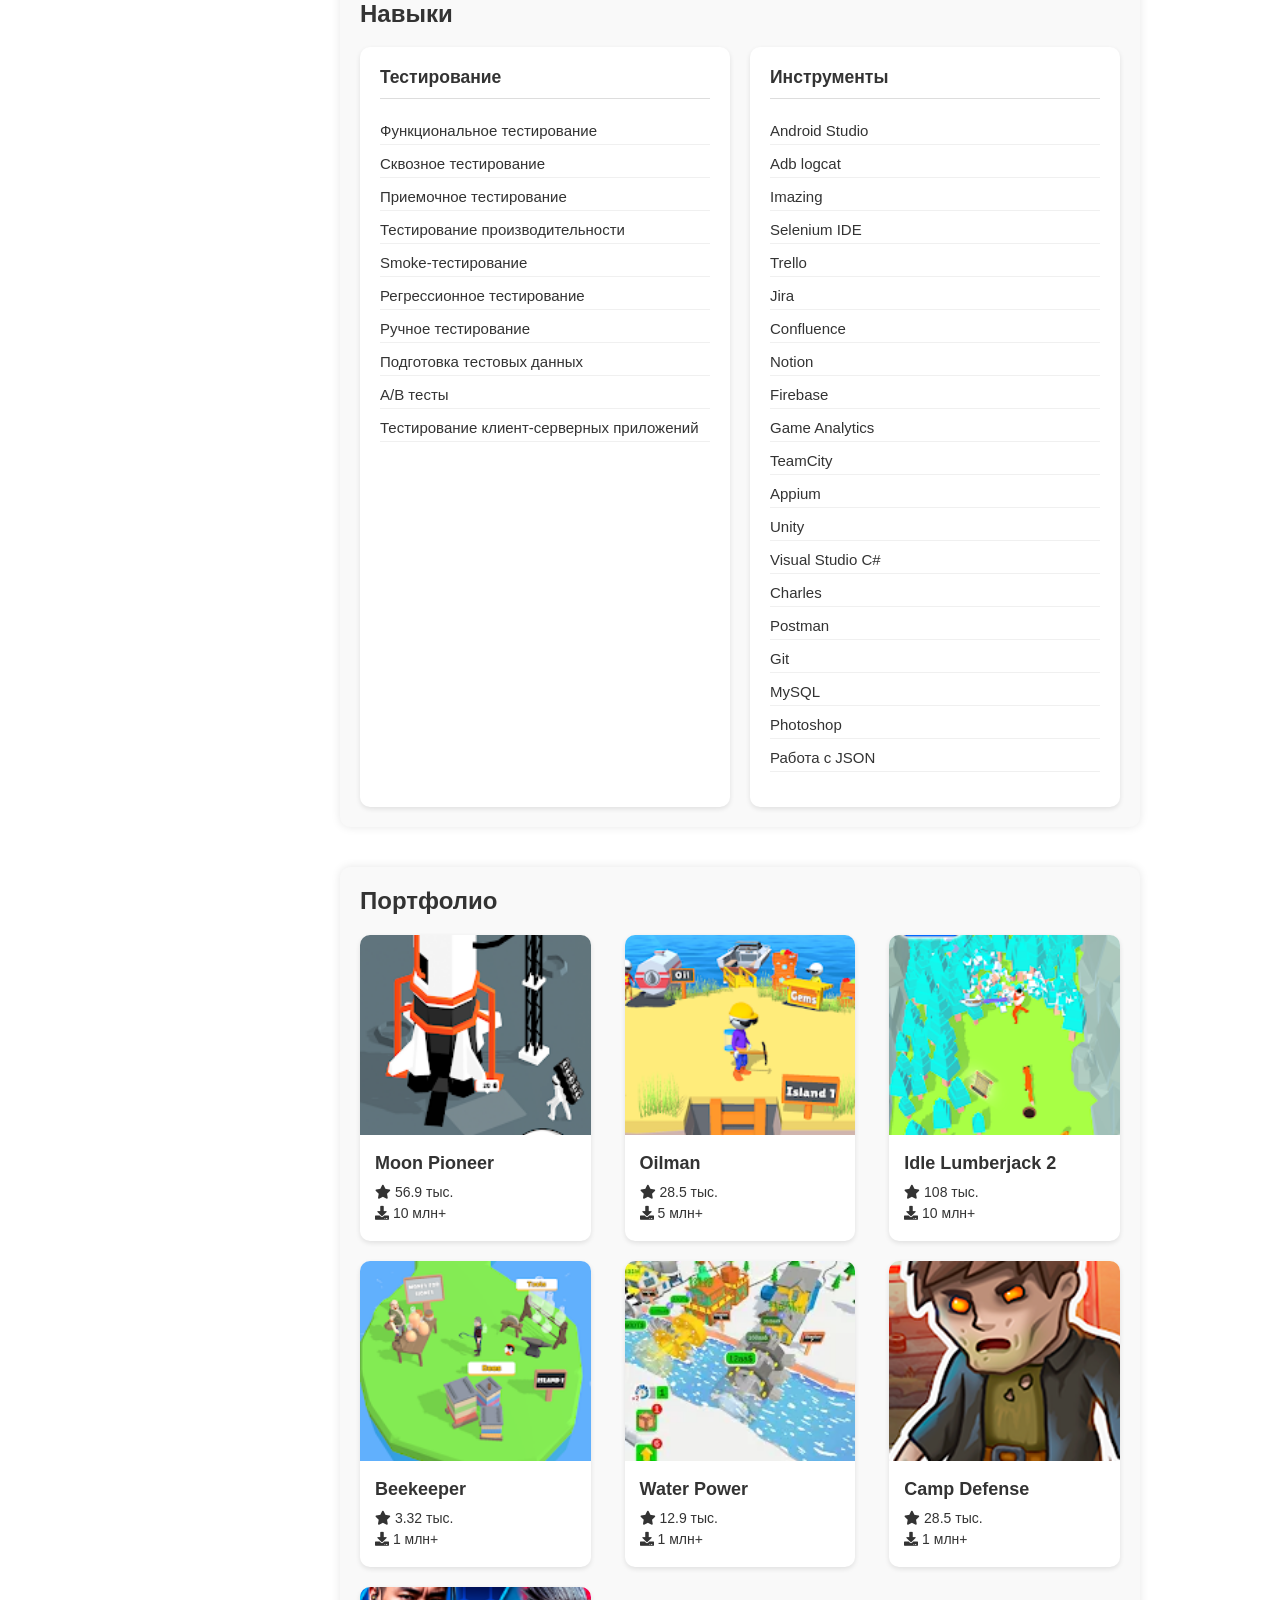
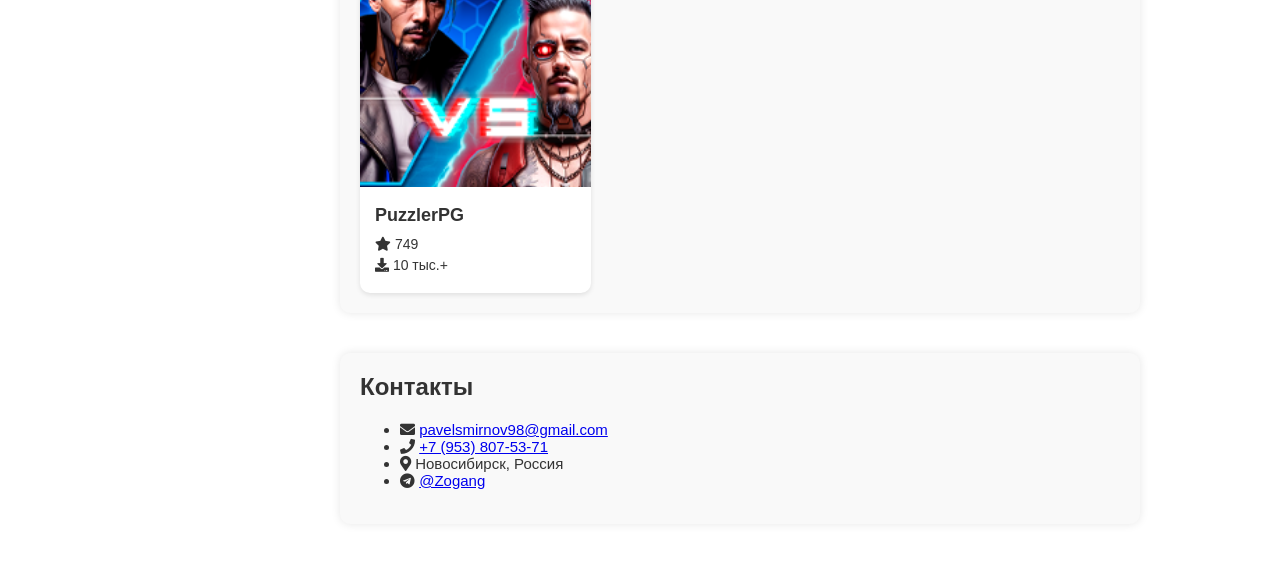
==== commit f7f0989e: "Embed the Water Power playable on the portfolio page The creative is the packaged release build, dro" ====
--- a/index.html
+++ b/index.html
@@ -27,6 +27,7 @@
     
   <nav>
     <ul>
+      <li><a href="#playable">Playable</a></li>
       <li><a href="#about" data-lang-content="aboutMe">Обо мне</a></li>
       <li><a href="#experience" data-lang-content="experience">Опыт работы</a></li>
       <li><a href="#skills" data-lang-content="skills">Навыки</a></li>
@@ -36,6 +37,49 @@
   </nav>
 
   <main>
+    <!-- Playable-реклама. Секция статична: app.js её не трогает, поэтому
+         добавление не может уронить рендер остальных блоков. -->
+    <section id="playable">
+      <h2>Playable ad — Water Power</h2>
+      <p class="playable-lead">
+        Интерактивная реклама для
+        <a href="https://play.google.com/store/apps/details?id=com.mountaincreekgames.waterpower" target="_blank">Water Power</a>:
+        HTML5, three.js / WebGL, портретная ориентация, один самодостаточный файл — ни одного
+        внешнего запроса во время игры. Ставьте водяные колёса, расширяйте реку, стройте ГЭС.
+      </p>
+      <div class="playable-stage">
+        <div class="playable-frame" id="playableFrame">
+          <button class="playable-poster" type="button" id="playableStart" aria-label="Запустить playable Water Power">
+            <span class="playable-poster-title">Water Power</span>
+            <span class="playable-poster-sub">Playable ad · three.js · портрет</span>
+            <span class="playable-poster-play" aria-hidden="true">▶</span>
+            <span class="playable-poster-hint">Нажмите, чтобы играть</span>
+          </button>
+        </div>
+      </div>
+      <p class="playable-links">
+        <a href="projects/water-power/" target="_blank">Открыть на весь экран</a>
+        <span class="playable-note">— 1,7 МБ, грузится только по нажатию</span>
+      </p>
+    </section>
+    <script>
+      // Клик-ту-плей: iframe создаётся по нажатию, чтобы главная страница не
+      // тянула 1,7 МБ и не запускала WebGL со звуком у того, кто просто листает.
+      (function () {
+        var btn = document.getElementById('playableStart');
+        if (!btn) return;
+        btn.addEventListener('click', function () {
+          var stage = document.getElementById('playableFrame');
+          var frame = document.createElement('iframe');
+          frame.src = 'projects/water-power/index.html';
+          frame.title = 'Water Power — playable ad';
+          frame.allow = 'autoplay; fullscreen';
+          stage.innerHTML = '';
+          stage.appendChild(frame);
+        });
+      })();
+    </script>
+
     <section id="about">
       <h2 data-lang-content="aboutMe"></h2>
       <div data-lang-content="bioContent"></div>
--- a/styles.css
+++ b/styles.css
@@ -226,3 +226,111 @@
   text-decoration: none;
   color: inherit;
 }
+
+/* Playable-секция */
+#playable .playable-lead {
+  margin-top: 0;
+}
+
+#playable .playable-lead a {
+  color: #007bff;
+  text-decoration: none;
+}
+
+.playable-stage {
+  display: flex;
+  justify-content: center;
+  margin: 20px 0 12px;
+}
+
+/* Вертикальная рамка под портретный креатив: 360x640 на десктопе,
+   по ширине колонки — на узком экране. */
+.playable-frame {
+  position: relative;
+  width: 100%;
+  max-width: 360px;
+  aspect-ratio: 9 / 16;
+  border-radius: 18px;
+  overflow: hidden;
+  background: #0f1b26;
+  box-shadow: 0 8px 24px rgba(0,0,0,0.25);
+}
+
+.playable-frame iframe {
+  display: block;
+  width: 100%;
+  height: 100%;
+  border: 0;
+}
+
+/* Заглушка до нажатия — в палитре самого креатива. */
+.playable-poster {
+  position: absolute;
+  inset: 0;
+  width: 100%;
+  height: 100%;
+  display: flex;
+  flex-direction: column;
+  align-items: center;
+  justify-content: center;
+  gap: 10px;
+  padding: 0;
+  border: 0;
+  cursor: pointer;
+  font-family: inherit;
+  color: #dce9f4;
+  background: linear-gradient(180deg, #17293a 0%, #0f1b26 60%, #0b141d 100%);
+}
+
+.playable-poster-title {
+  font-size: 28px;
+  font-weight: bold;
+  color: #fff;
+  letter-spacing: 0.5px;
+}
+
+.playable-poster-sub {
+  font-size: 13px;
+  color: #7fa3bd;
+}
+
+.playable-poster-play {
+  width: 64px;
+  height: 64px;
+  margin-top: 14px;
+  border-radius: 50%;
+  display: flex;
+  align-items: center;
+  justify-content: center;
+  padding-left: 4px;
+  font-size: 24px;
+  color: #fff;
+  background: linear-gradient(180deg, #a2d20b, #86c206);
+  box-shadow: 0 6px 16px rgba(134,194,6,0.35);
+  transition: transform 0.2s ease;
+}
+
+.playable-poster:hover .playable-poster-play {
+  transform: scale(1.08);
+}
+
+.playable-poster-hint {
+  font-size: 13px;
+  color: #7fa3bd;
+}
+
+.playable-links {
+  text-align: center;
+  margin: 0;
+  font-size: 14px;
+}
+
+.playable-links a {
+  color: #007bff;
+  text-decoration: none;
+  font-weight: bold;
+}
+
+.playable-note {
+  color: #888;
+}
